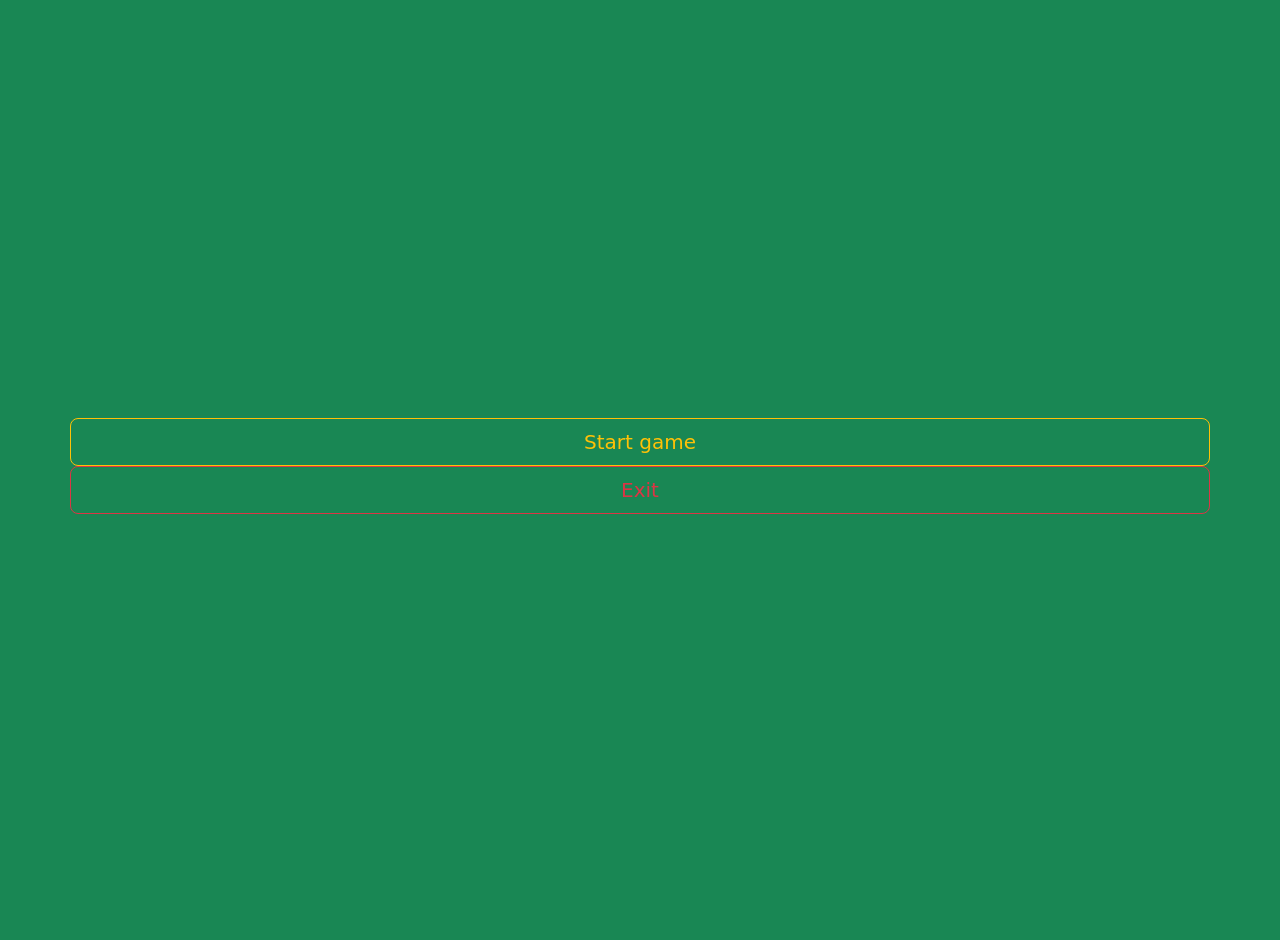
==== index.html @ 7fa8a6b1 "Add files via upload" ====
<!DOCTYPE html>
<html lang="en">
<head>
	<meta charset="UTF-8">
	<meta name="viewport" content="width=device-width, initial-scale=1.0">
	<title>Злови капібару</title>
	<link rel="stylesheet" href="https://cdn.jsdelivr.net/npm/bootstrap@5.3.2/dist/css/bootstrap.min.css">
	<link rel="icon" href="icon.png">
</head>
<style>
    .v-center {
      min-height: 100vh;
      display: flex;
      align-items: center;
      justify-content: center;
      text-align: center;
    }
  </style>
<body class="p-3 mb-2 bg-success text-white" id="field">
	<div class="v-center">
    	<div class="container">
      		<div class="row">
          		<a type="button" class="btn btn-outline-warning btn-lg" onclick='start()'>Start game</a>
          		<a  type="button" class="btn btn-outline-danger btn-lg" href="https://www.google.com/">Exit</a>
          		<script src="app.js"></script>
      		</div>
    	</div>
  	</div>
</body>
</html>
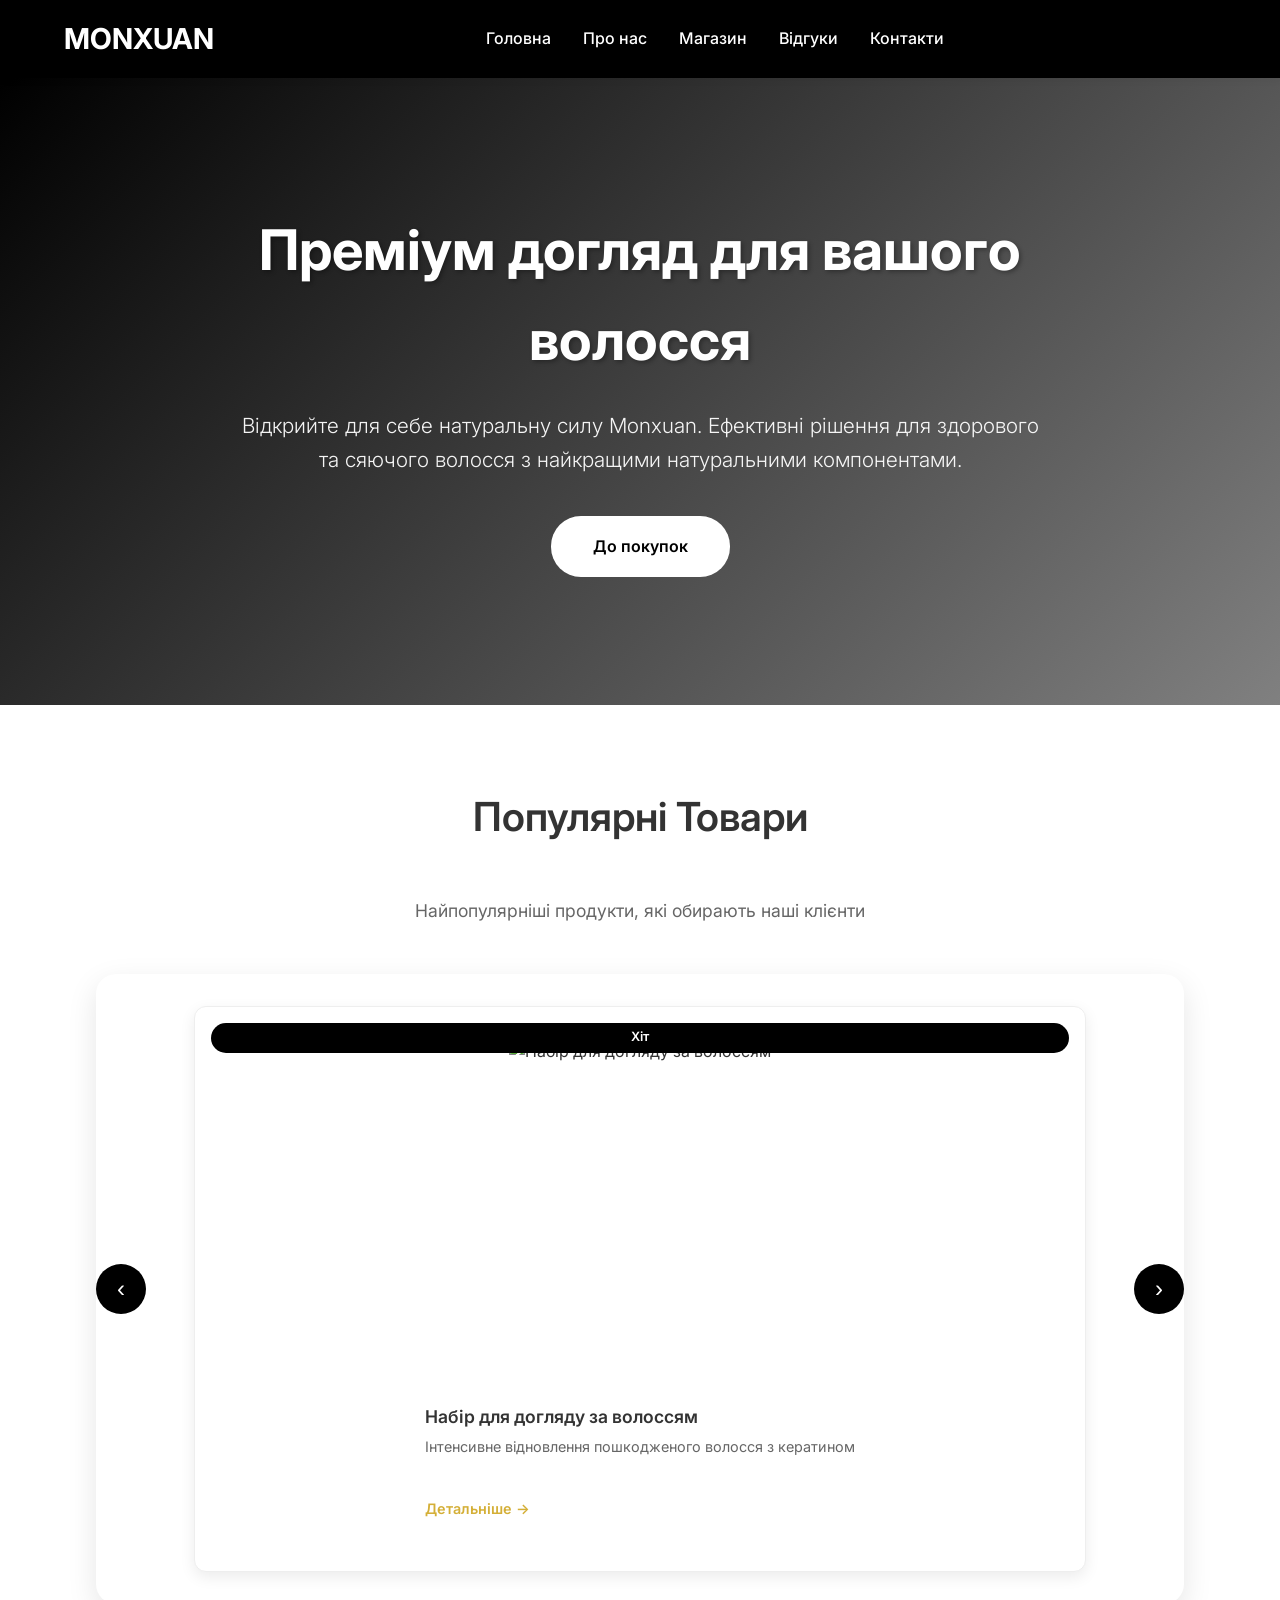
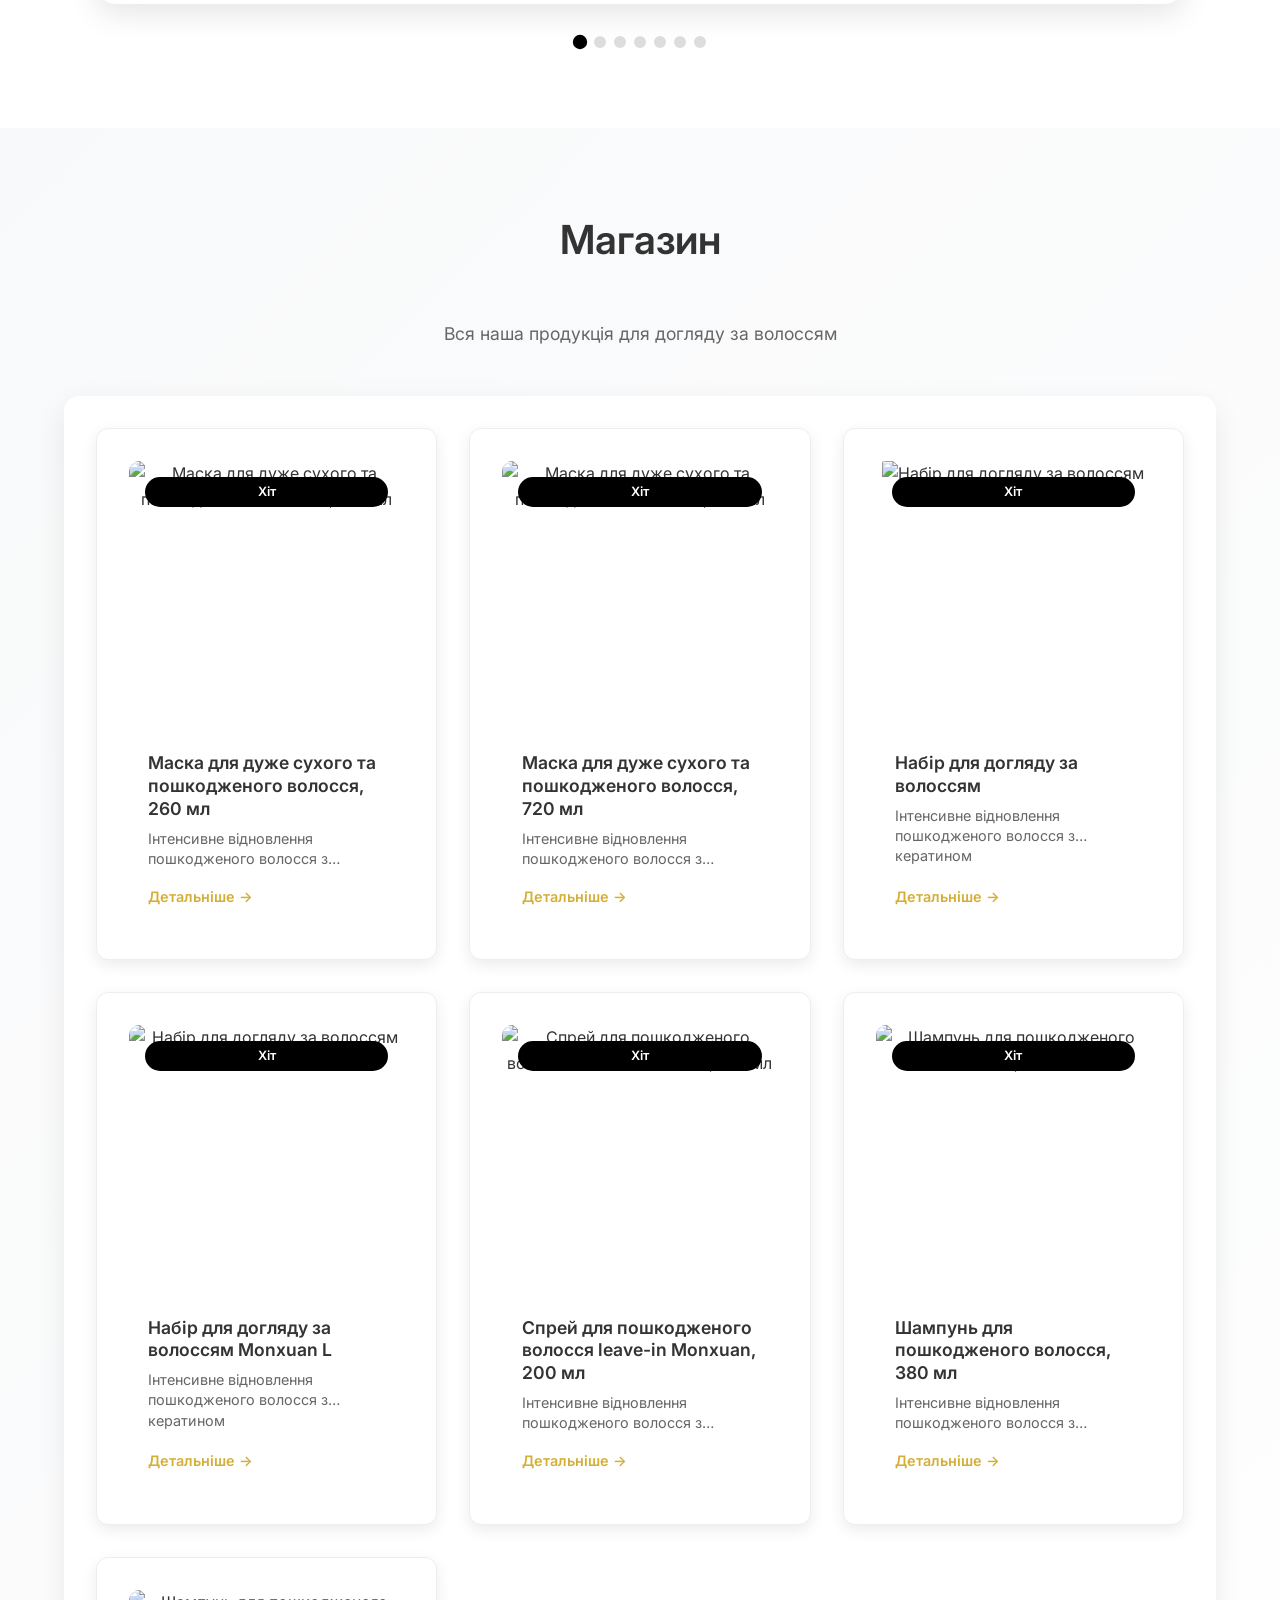
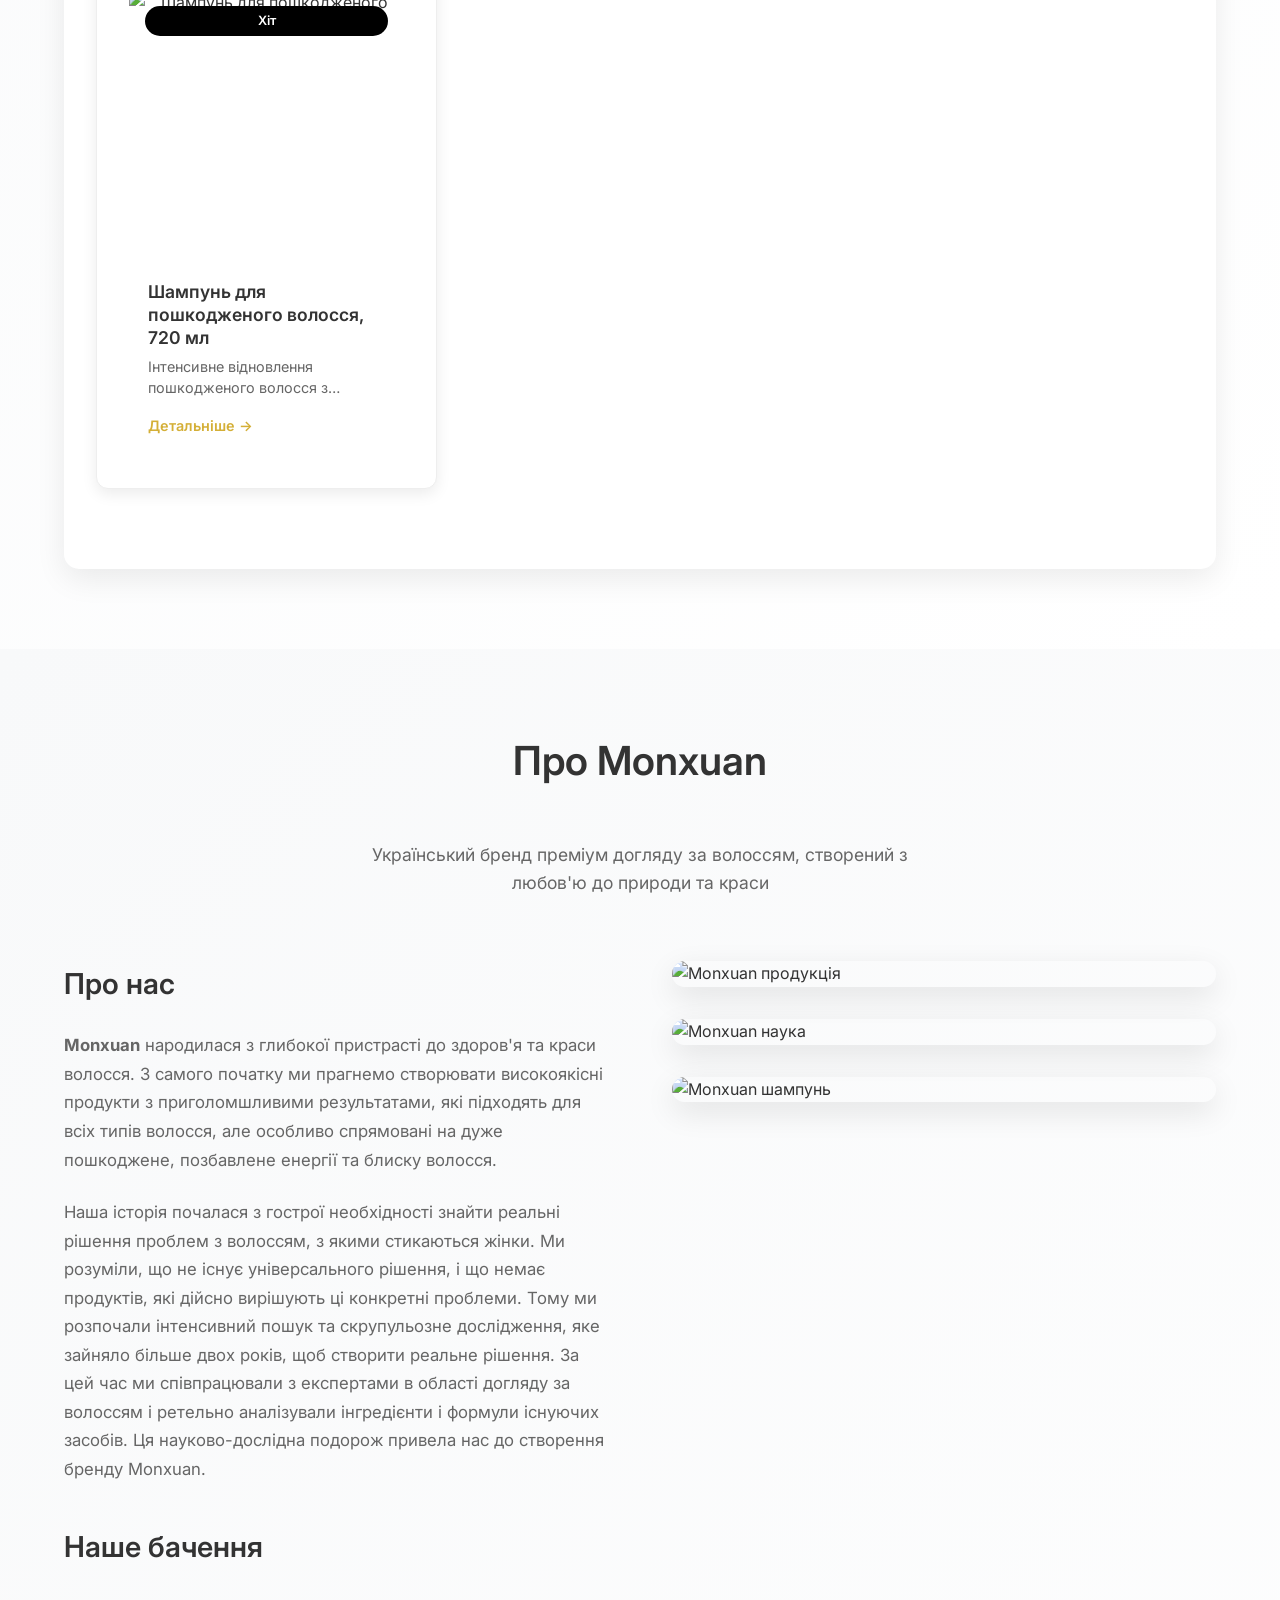
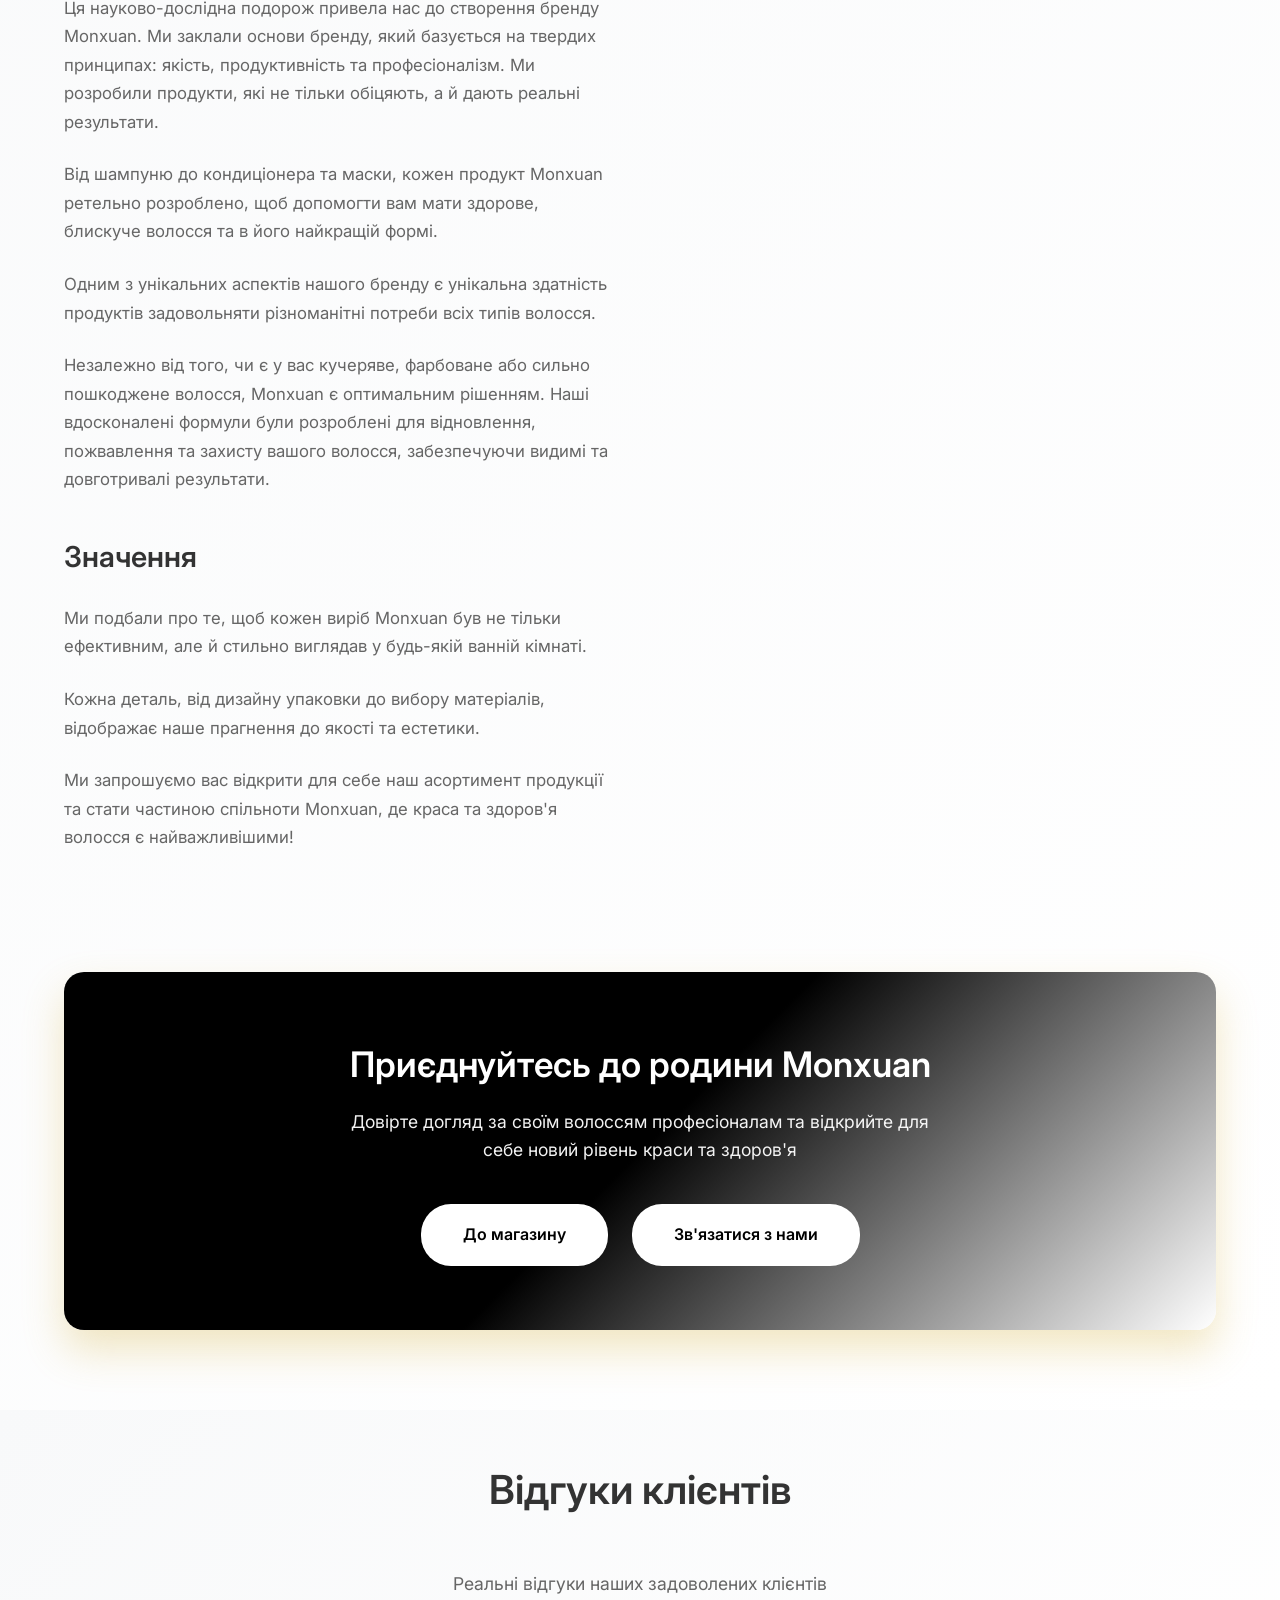
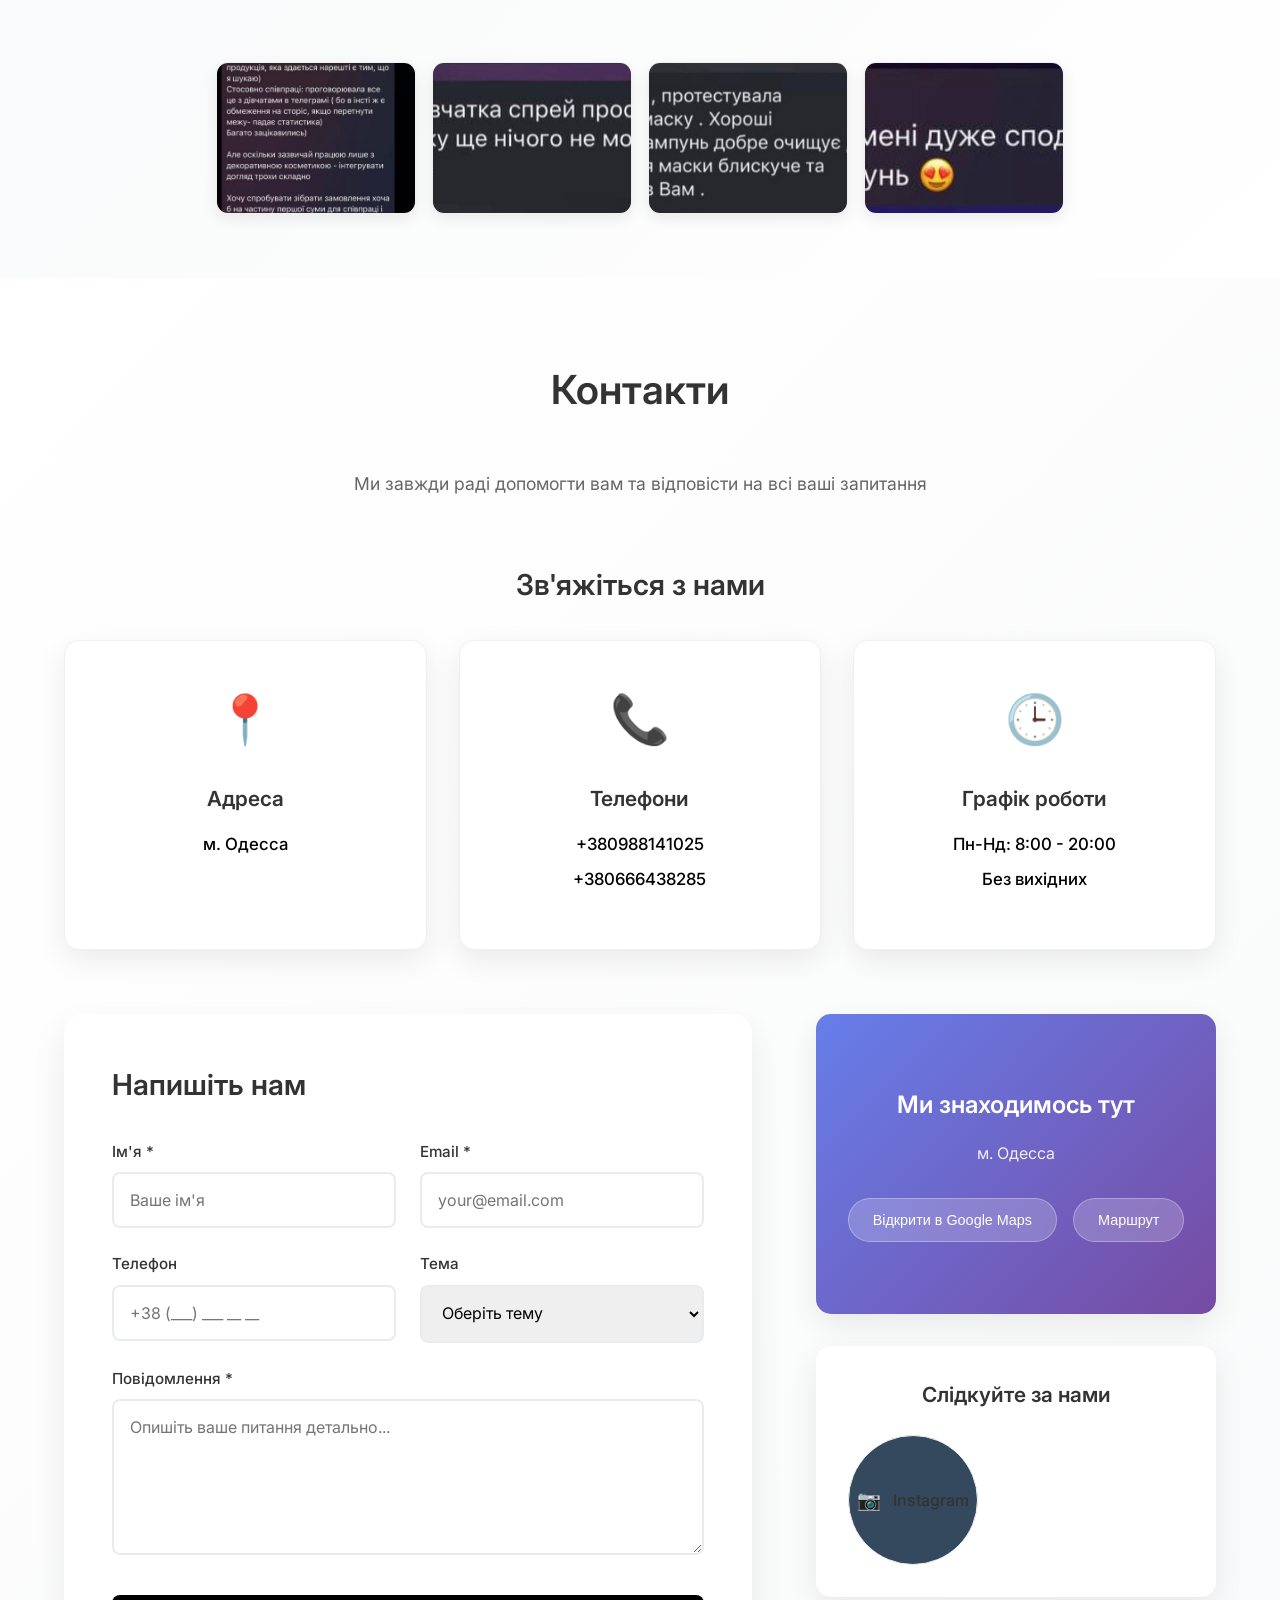
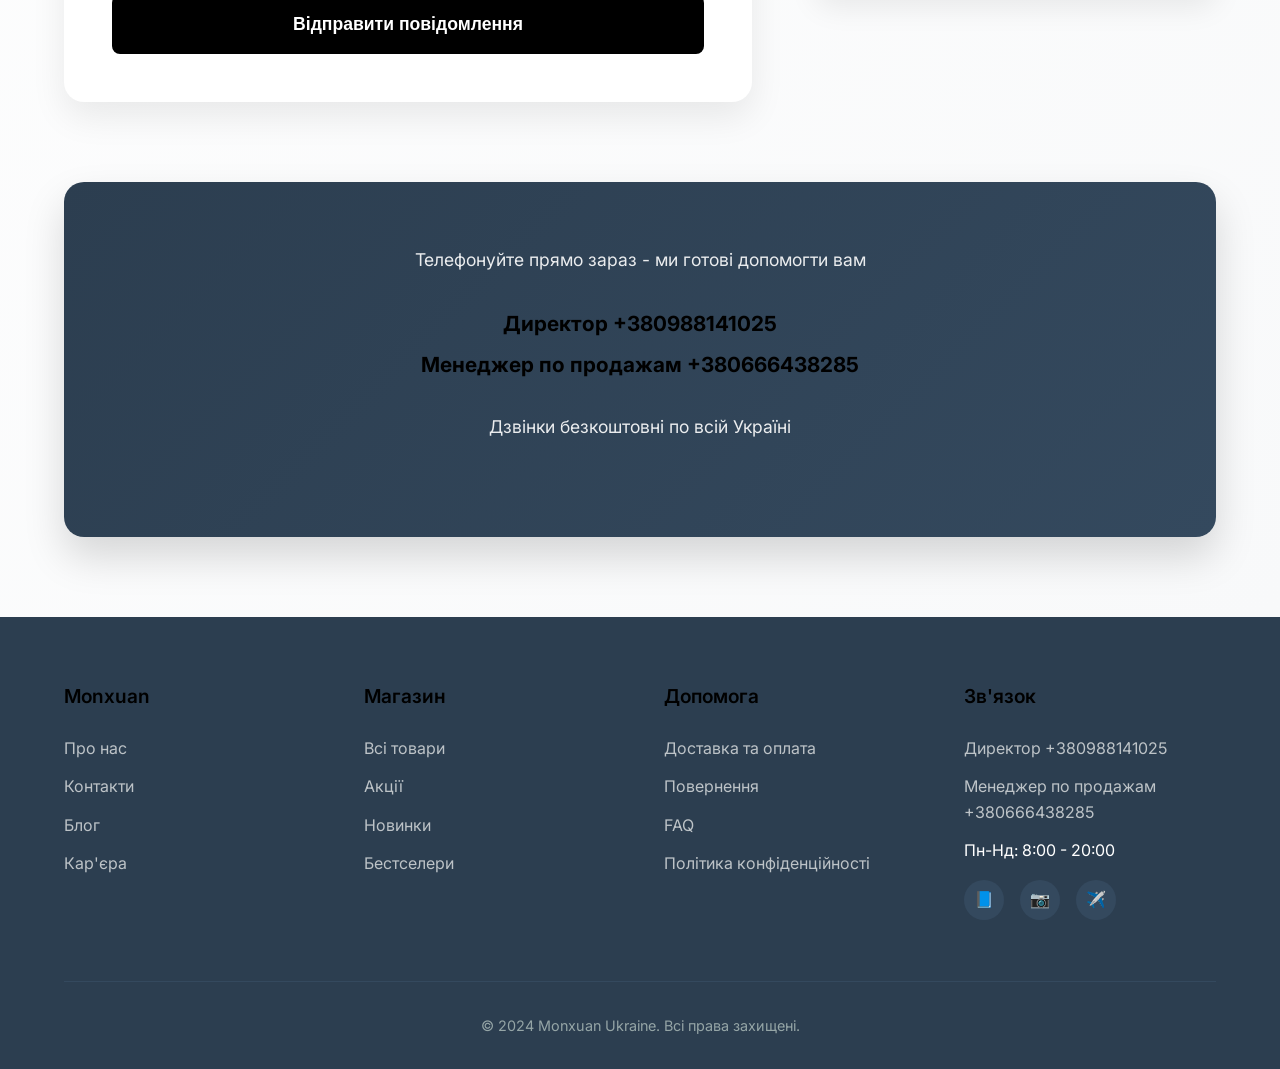
==== commit a624362a: "Add files via upload" ====
--- a/index.html
+++ b/index.html
@@ -1,30 +1 @@
-<!DOCTYPE html>
-<html lang="en">
-<head>
-	<meta charset="UTF-8">
-	<meta name="viewport" content="width=device-width, initial-scale=1.0">
-	<title>Злови капібару</title>
-	<link rel="stylesheet" href="https://cdn.jsdelivr.net/npm/bootstrap@5.3.2/dist/css/bootstrap.min.css">
-	<link rel="icon" href="icon.png">
-</head>
-<style>
-    .v-center {
-      min-height: 100vh;
-      display: flex;
-      align-items: center;
-      justify-content: center;
-      text-align: center;
-    }
-  </style>
-<body class="p-3 mb-2 bg-success text-white" id="field">
-	<div class="v-center">
-    	<div class="container">
-      		<div class="row">
-          		<a type="button" class="btn btn-outline-warning btn-lg" onclick='start()'>Start game</a>
-          		<a  type="button" class="btn btn-outline-danger btn-lg" href="https://www.google.com/">Exit</a>
-          		<script src="app.js"></script>
-      		</div>
-    	</div>
-  	</div>
-</body>
-</html>+<!doctype html><html lang="uk"><head><meta charset="utf-8"/><link rel="icon" href="./favicon.ico"/><meta name="viewport" content="width=device-width,initial-scale=1"/><meta name="theme-color" content="#d4af37"/><meta name="description" content="Monxuan Ukraine - Преміум догляд за волоссям"/><title>Monxuan Ukraine - Преміум догляд за волоссям</title><link rel="preconnect" href="https://fonts.googleapis.com"><link rel="preconnect" href="https://fonts.gstatic.com" crossorigin><link href="https://fonts.googleapis.com/css2?family=Inter:wght@300;400;500;600;700&display=swap" rel="stylesheet"><script defer="defer" src="./static/js/main.abe2ef14.js"></script><link href="./static/css/main.6216bc88.css" rel="stylesheet"></head><body><noscript>You need to enable JavaScript to run this app.</noscript><div id="root"></div></body></html>
--- a/static/css/main.6216bc88.css
+++ b/static/css/main.6216bc88.css
@@ -0,0 +1,2 @@
+.featured-products{background:#f8f9fa}.carousel-container{margin:0 auto;max-width:1200px;padding:0 2rem;position:relative}.carousel{align-items:center;background:#fff;border-radius:20px;box-shadow:0 10px 30px #0000001a;display:flex;overflow:hidden;position:relative}.carousel-track-container{flex:1 1;margin:0 1rem;overflow:hidden}.carousel-track{display:flex;transition:transform .5s ease-in-out}.carousel-slide{box-sizing:border-box;min-width:100%;padding:2rem}.product-card{align-items:center;border-radius:15px;gap:3rem}.product-image-container{flex:0 0 300px;position:relative}.product-image{border-radius:10px;height:300px;object-fit:cover}.product-info{flex:1 1;text-align:left}.product-badge{padding:.5rem 1rem}.product-title{font-size:1.8rem;margin-bottom:1rem}.product-description{font-size:1rem;line-height:1.6;margin-bottom:1.5rem}.product-price{font-size:1.5rem;margin-bottom:2rem}.add-to-cart{font-size:1rem;min-width:150px;padding:1rem 2rem}.add-to-cart:hover{box-shadow:0 5px 15px #d4af374d}.carousel-button{align-items:center;background:#000;border:none;border-radius:50%;color:#fff;cursor:pointer;display:flex;font-size:1.5rem;height:50px;justify-content:center;transition:all .3s ease;width:50px;z-index:10}.carousel-button:hover{background:gray;transform:scale(1.1)}.carousel-indicators{display:flex;gap:.5rem;justify-content:center;margin-top:2rem}.indicator{background:#ddd;border:none;border-radius:50%;cursor:pointer;height:12px;transition:all .3s ease;width:12px}.indicator.active{background:#000;transform:scale(1.2)}.indicator:hover{background:#b8941f}@media (max-width:968px){.product-card{flex-direction:column;gap:2rem;text-align:center}.product-image-container{flex:0 0 250px}.product-image{height:250px}.product-info{text-align:center}}@media (max-width:768px){.carousel-container{padding:0 1rem}.carousel-slide{padding:1rem}.product-card{padding:1.5rem}.product-title{font-size:1.5rem}.carousel-button{font-size:1.2rem;height:40px;width:40px}.carousel-track-container{margin:0 .5rem}}@media (max-width:480px){.featured-products{padding:3rem 0}.product-image-container{flex:0 0 200px}.product-image{height:200px}.product-price,.product-title{font-size:1.3rem}.add-to-cart{font-size:.9rem;padding:.8rem 1.5rem}}.view-details-btn{background:#d4af37;border:none;border-radius:8px;color:#fff;cursor:pointer;font-weight:500;margin-top:1rem;padding:.8rem 1.5rem;transition:all .3s ease;width:100%}.view-details-btn:hover{background:#b8941f;transform:translateY(-2px)}.product-image-container{cursor:pointer}.shop{background:linear-gradient(135deg,#f8f9fa,#fff);padding:5rem 0}.shop-header{margin-bottom:3rem;text-align:center}.shop-content{margin:0 auto;max-width:1200px}.shop-main{background:#fff;border-radius:15px;box-shadow:0 10px 30px #00000014;padding:2rem}.shop-toolbar{align-items:center;border-bottom:1px solid #f0f0f0;display:flex;justify-content:space-between;margin-bottom:2rem;padding-bottom:1rem}.products-count{color:#666;font-weight:500}.sort-options{align-items:center;display:flex;gap:1rem}.sort-options label{color:#666;font-weight:500}.sort-select{background:#fff;border:1px solid #e0e0e0;border-radius:5px;cursor:pointer;padding:.5rem 1rem}.sort-select:focus{border-color:#d4af37;outline:none}.products-grid{grid-gap:2rem;display:grid;gap:2rem;grid-template-columns:repeat(auto-fill,minmax(300px,1fr));margin-bottom:3rem}.product-card{box-shadow:0 5px 15px #00000014;cursor:pointer;display:flex;flex-direction:column}.product-card:hover{box-shadow:0 15px 30px #00000026}.product-image{flex-shrink:0;height:280px;overflow:hidden;position:relative}.product-image img{height:100%;object-fit:cover;transition:transform .3s ease;width:100%}.product-card:hover .product-image img{transform:scale(1.05)}.product-badge{background:#d4af37;left:1rem;padding:.4rem .8rem;z-index:2}.product-badge.discount{background:#e74c3c}.out-of-stock{align-items:center;background:#000000b3;bottom:0;color:#fff;display:flex;font-weight:600;justify-content:center;left:0;position:absolute;right:0;top:0;z-index:1}.product-info{display:flex;flex-direction:column;flex-grow:1;padding:1.2rem}.product-title{color:#333;line-height:1.3;margin-bottom:.4rem}.product-description{-webkit-line-clamp:2;-webkit-box-orient:vertical;display:-webkit-box;flex-grow:1;font-size:.85rem;margin-bottom:.8rem;overflow:hidden}.product-price{align-items:center;display:flex;flex-wrap:wrap;gap:.8rem;margin-bottom:.8rem}.current-price{color:#d4af37;font-size:1.3rem;font-weight:700}.original-price{color:#999;font-size:1rem;text-decoration:line-through}.discount-percent{background:#e74c3c;border-radius:12px;color:#fff;font-size:.8rem;font-weight:600;padding:.2rem .5rem}.product-view-btn{color:#d4af37;font-size:.9rem;font-weight:600;margin-top:auto;transition:all .3s ease}.product-card:hover .product-view-btn{transform:translateX(5px)}@media (max-width:768px){.shop{padding:3rem 0}.shop-toolbar{align-items:flex-start;flex-direction:column;gap:1rem}.products-grid{gap:1.5rem;grid-template-columns:repeat(auto-fill,minmax(250px,1fr))}.shop-main{padding:1.5rem}.product-image{height:220px}.modal-content{grid-template-columns:1fr}.modal-image{height:300px}.modal-info{padding:1.5rem}.modal-actions{flex-direction:column}.product-modal-overlay{padding:1rem}}@media (max-width:480px){.shop-header{margin-bottom:2rem}.products-grid{grid-template-columns:1fr}.sort-options{align-items:flex-start;flex-direction:column;gap:.5rem}.product-image{height:200px}.modal-info h2{font-size:1.5rem}.modal-price{align-items:flex-start;flex-direction:column;gap:.5rem}}.about{background:linear-gradient(135deg,#f8f9fa,#fff);padding:5rem 0}.about-header{margin-bottom:4rem;text-align:center}.about-content{margin:0 auto;max-width:1200px}.about-main{grid-gap:4rem;align-items:start;display:grid;gap:4rem;grid-template-columns:1fr 1fr;margin-bottom:5rem}.about-text h3{color:#333;font-size:1.8rem;font-weight:600;margin-bottom:1.5rem}.about-text p{color:#666;font-size:1.05rem;line-height:1.7;margin-bottom:1.5rem}.about-meaning,.about-mission,.about-story{margin-bottom:2.5rem}.about-image{display:flex;flex-direction:column;gap:2rem}.about-image img{border-radius:15px;box-shadow:0 10px 30px #0000001a;height:auto;transition:transform .3s ease;width:100%}.about-image img:hover{transform:translateY(-5px)}.about-cta{background:linear-gradient(135deg,#000 50%,#fff);border-radius:20px;box-shadow:0 20px 40px #d4af374d;color:#fff;padding:4rem 2rem;text-align:center}.about-cta h3{font-size:2.2rem;font-weight:600;margin-bottom:1rem}.about-cta p{font-size:1.1rem;line-height:1.6;margin-bottom:2.5rem;margin-left:auto;margin-right:auto;max-width:600px;opacity:.95}.cta-buttons{display:flex;flex-wrap:wrap;gap:1.5rem;justify-content:center}.btn{cursor:pointer}.btn-primary{background:#fff;color:#d4af37}.btn-primary:hover{transform:translateY(-2px)}.btn-primary:hover,.btn-secondary{background:#0000;border-color:#fff;color:#fff}.btn-secondary:hover{background:#fff;color:#d4af37;transform:translateY(-2px)}@media (max-width:968px){.about-main{gap:3rem;grid-template-columns:1fr}.about-image{order:-1}}@media (max-width:768px){.about{padding:3rem 0}.about-main{gap:2rem;margin-bottom:3rem}.about-text h3{font-size:1.5rem}.cta-buttons{align-items:center;flex-direction:column}.btn{text-align:center;width:200px}.about-cta{padding:3rem 1.5rem}.about-cta h3{font-size:1.8rem}}@media (max-width:480px){.about-header{margin-bottom:2rem}.about-text p{font-size:1rem}.about-cta{padding:2.5rem 1rem}.about-cta h3{font-size:1.6rem}}.feedback{background:linear-gradient(135deg,#f8f9fa,#fff);margin-left:auto;margin-right:auto;padding:3rem 0}.feedback-header{margin-bottom:2rem;text-align:center}.feedback-gallery-container{margin:0 auto;max-width:1200px;padding:0 1rem;position:relative}.feedback-gallery{align-items:center;display:flex;gap:1rem;justify-content:center;overflow-x:auto;padding:1rem 0;scrollbar-color:#d4af37 #f0f0f0;scrollbar-width:thin}.feedback-gallery::-webkit-scrollbar{height:8px}.feedback-gallery::-webkit-scrollbar-track{background:#f0f0f0;border-radius:4px}.feedback-gallery::-webkit-scrollbar-thumb{background:#d4af37;border-radius:4px}.feedback-gallery::-webkit-scrollbar-thumb:hover{background:#b8941f}.feedback-item{background:#fff;border:1px solid #f0f0f0;border-radius:12px;box-shadow:0 5px 15px #00000014;cursor:pointer;flex:0 0 auto;overflow:hidden;transition:all .3s ease;width:200px}.feedback-item:hover{box-shadow:0 8px 25px #0000001f;transform:translateY(-3px)}.feedback-image{display:block;height:150px;object-fit:cover;transition:transform .3s ease;width:100%}.feedback-item:hover .feedback-image{transform:scale(1.05)}.gallery-nav{align-items:center;background:#d4af37e6;border:none;border-radius:50%;color:#fff;cursor:pointer;display:flex;font-size:1.2rem;height:40px;justify-content:center;position:absolute;top:50%;transform:translateY(-50%);transition:all .3s ease;width:40px;z-index:10}.gallery-nav:hover{background:#b8941f;transform:translateY(-50%) scale(1.1)}.gallery-nav.prev{left:.5rem}.gallery-nav.next{right:.5rem}.gallery-nav.hidden{display:none}.feedback-modal-overlay{align-items:center;-webkit-backdrop-filter:blur(5px);backdrop-filter:blur(5px);background:#000000f2;bottom:0;display:flex;justify-content:center;left:0;padding:2rem;position:fixed;right:0;top:0;z-index:1000}.feedback-modal{animation:modalAppear .3s ease-out;background:#fff;border-radius:15px;box-shadow:0 25px 50px #0000004d;max-height:90vh;max-width:90vw;overflow:hidden;position:relative}.modal-image{display:block;max-height:80vh;max-width:100%;object-fit:contain}@media (max-width:768px){.feedback{padding:2rem 0}.feedback-item{width:180px}.feedback-image{height:130px}.gallery-nav{font-size:1rem;height:35px;width:35px}.gallery-nav.prev{left:.2rem}.gallery-nav.next{right:.2rem}.feedback-modal-overlay{padding:1rem}}@media (max-width:480px){.feedback-header{margin-bottom:1.5rem}.feedback-item{width:160px}.feedback-image{height:120px}.feedback-gallery{gap:.8rem}.gallery-nav{display:none}}.contacts{background:linear-gradient(135deg,#fff,#f8f9fa);padding:5rem 0}.contacts-header{margin-bottom:4rem;text-align:center}.contacts-content{margin:0 auto;max-width:1200px}.contact-info-section{margin-bottom:4rem}.contact-info-section h3{color:#333;font-size:1.8rem;font-weight:600;margin-bottom:2rem;text-align:center}.contact-info-grid{grid-gap:2rem;display:grid;gap:2rem;grid-template-columns:repeat(auto-fit,minmax(280px,1fr))}.contact-info-card{background:#fff;border:1px solid #f0f0f0;border-radius:15px;box-shadow:0 10px 30px #00000014;padding:2.5rem 2rem;text-align:center;transition:all .3s ease}.contact-info-card:hover{box-shadow:0 15px 40px #0000001f;transform:translateY(-5px)}.contact-icon{font-size:3rem;margin-bottom:1.5rem}.contact-info-card h4{color:#333;font-size:1.3rem;font-weight:600;margin-bottom:1rem}.contact-details{margin-bottom:1rem}.contact-detail{color:#000;font-size:1.05rem;font-weight:500;margin-bottom:.5rem}.contact-description{color:#666;font-size:.95rem;line-height:1.5}.contacts-main{grid-gap:4rem;display:grid;gap:4rem;grid-template-columns:1fr 1fr;margin-bottom:5rem}.contact-form-section{background:#fff;border-radius:20px;box-shadow:0 15px 35px #00000014;padding:3rem}.contact-form-section h3{color:#333;font-size:1.8rem;font-weight:600;margin-bottom:2rem}.success-message{background:#d4edda;border:1px solid #c3e6cb;border-radius:8px;color:#155724;font-weight:500;margin-bottom:2rem;padding:1rem}.contact-form{display:flex;flex-direction:column;gap:1.5rem}.form-row{grid-gap:1.5rem;display:grid;gap:1.5rem;grid-template-columns:1fr 1fr}.form-group{display:flex;flex-direction:column}.form-group label{color:#333;font-size:.95rem;font-weight:500;margin-bottom:.5rem}.form-group input,.form-group select,.form-group textarea{border:2px solid #e9ecef;border-radius:8px;font-family:inherit;font-size:1rem;padding:1rem;transition:all .3s ease}.form-group input:focus,.form-group select:focus,.form-group textarea:focus{border-color:#d4af37;box-shadow:0 0 0 3px #d4af371a;outline:none}.form-group textarea{min-height:120px;resize:vertical}.submit-btn{background:#000;border:none;border-radius:8px;color:#fff;cursor:pointer;font-size:1.1rem;font-weight:600;margin-top:1rem;padding:1.2rem 2rem;transition:all .3s ease}.submit-btn:hover{background:gray;box-shadow:0 5px 15px #d4af374d;transform:translateY(-2px)}.contact-map-section{display:flex;flex-direction:column;gap:2rem}.map-container{background:#fff;border-radius:15px;box-shadow:0 10px 30px #00000014;overflow:hidden}.map-placeholder{align-items:center;background:linear-gradient(135deg,#667eea,#764ba2);color:#fff;display:flex;height:300px;justify-content:center;position:relative}.map-content{text-align:center;z-index:2}.map-content h4{font-size:1.5rem;font-weight:600;margin-bottom:1rem}.map-content p{margin-bottom:2rem;opacity:.9}.map-actions{display:flex;flex-wrap:wrap;gap:1rem;justify-content:center}.map-btn{-webkit-backdrop-filter:blur(10px);backdrop-filter:blur(10px);background:#fff3;border:1px solid #ffffff4d;border-radius:25px;color:#fff;cursor:pointer;font-size:.9rem;padding:.8rem 1.5rem;transition:all .3s ease}.map-btn:hover{background:#ffffff4d;transform:translateY(-2px)}.social-section{background:#fff;border-radius:15px;box-shadow:0 10px 30px #00000014;padding:2rem}.social-section h4{color:#333;font-size:1.3rem;font-weight:600;margin-bottom:1.5rem;text-align:center}.social-links{grid-gap:1rem;display:grid;grid-template-columns:1fr}.social-link{align-items:center;background-color:#fff;border:1px solid #f0f0f0;border-radius:50px;color:#333;display:flex;font-weight:500;gap:.8rem;overflow:visible;padding:4rem;text-decoration:none;transition:all .3s ease;white-space:nowrap;width:-webkit-fit-content;width:fit-content}.social-link:hover{box-shadow:0 5px 15px #0000001a;transform:translateY(-2px)}.social-link.instagram:hover{background:linear-gradient(45deg,#f09433,#e6683c,#dc2743,#cc2366,#bc1888);border-color:#0000;color:#fff}.social-icon{font-size:1.2rem}.contacts-cta{background:linear-gradient(135deg,#2c3e50,#34495e);border-radius:20px;box-shadow:0 20px 40px #00000026;color:#fff;padding:4rem 2rem;text-align:center}.cta-content>p{font-size:1.1rem;line-height:1.6;margin-bottom:2rem;margin-left:auto;margin-right:auto;max-width:500px;opacity:.9}.cta-phone{margin-bottom:1.5rem}.phone-link{color:#000;display:inline-block;font-size:1.3rem;font-weight:700;margin-bottom:.5rem;text-decoration:none;transition:all .3s ease}.phone-link:hover{color:#fff;transform:scale(1.05)}.cta-note{font-size:.9rem;opacity:.8}@media (max-width:968px){.contacts-main{gap:3rem}.contacts-main,.form-row{grid-template-columns:1fr}}@media (max-width:768px){.contacts{padding:3rem 0}.contact-form-section{padding:2rem}.contact-info-grid{grid-template-columns:1fr}.phone-link{font-size:1.2rem}.map-actions{align-items:center;flex-direction:column}.map-btn{width:200px}}@media (max-width:480px){.contacts-header{margin-bottom:2rem}.contact-info-card{padding:2rem 1.5rem}.contact-form-section{padding:1.5rem}.contacts-cta{padding:3rem 1.5rem}.phone-link{font-size:1.1rem}.contact-icon{font-size:2.5rem}}*{box-sizing:border-box;margin:0;padding:0}body{-webkit-font-smoothing:antialiased;-moz-osx-font-smoothing:grayscale;color:#333;font-family:Inter,-apple-system,BlinkMacSystemFont,Segoe UI,Roboto,Oxygen,Ubuntu,Cantarell,Fira Sans,Droid Sans,Helvetica Neue,sans-serif;line-height:1.6}.container{margin:0 auto;max-width:1200px;width:90%}.header{background:#000;box-shadow:0 2px 8px #0000000d;padding:1rem 0;position:-webkit-sticky;position:sticky;top:0;z-index:1000}.header-inner{align-items:center;display:flex;justify-content:space-between}.logo{font-size:1.8rem;font-weight:700;text-decoration:none;transition:color .3s}.logo,.logo:hover{color:#fff}.nav ul{display:flex;gap:2rem;list-style:none}.nav a{color:#fff;font-weight:500;position:relative;text-decoration:none;transition:color .3s}.nav a:hover{color:#000}.nav a:after{background:#000;bottom:-5px;content:"";height:2px;left:0;position:absolute;transition:width .3s;width:0}.nav a:hover:after{width:100%}.header-actions{align-items:center;display:flex;gap:1rem}.header-actions a{color:#333;text-decoration:none;transition:color .3s}.header-actions a:hover{color:#000}.cart-count{background:#000;border-radius:50%;color:#fff;font-size:.8rem;margin-left:.3rem;padding:.2rem .5rem}.menu-toggle{background:none;border:none;cursor:pointer;display:none;font-size:1.5rem}.hero{background:linear-gradient(135deg,#000,gray),url(//monxuan.ro/wp-content/plugins/revslider/public/assets/assets/dummy.png) no-repeat 50%/cover;color:#fff;padding:8rem 1rem;position:relative;text-align:center}.hero-content{margin:0 auto;max-width:800px}.hero h1{font-size:3.5rem;font-weight:700;margin-bottom:1.5rem;text-shadow:2px 2px 4px #0000004d}.hero p{font-size:1.3rem;font-weight:300;margin-bottom:2.5rem;opacity:.95}.btn{background:#fff;border:2px solid #0000;border-radius:30px;color:#000;display:inline-block;font-weight:600;padding:1rem 2.5rem;text-decoration:none;transition:all .3s ease}.btn:hover{background:#0000;border-color:#fff;box-shadow:0 5px 15px #0003;color:#fff;transform:translateY(-2px)}.categories{background:#f8f9fa;padding:5rem 0}.section-title{color:#333;font-size:2.5rem;font-weight:600}.section-subtitle,.section-title{margin-bottom:3rem;text-align:center}.section-subtitle{color:#666;font-size:1.1rem;margin-left:auto;margin-right:auto;max-width:600px}.category-grid{grid-gap:2rem;display:grid;gap:2rem;grid-template-columns:repeat(auto-fit,minmax(280px,1fr))}.category-card{background:#fff;border-radius:12px;box-shadow:0 5px 20px #0000001a;cursor:pointer;overflow:hidden;padding:2.5rem 2rem;text-align:center;transition:all .3s ease}.category-card:hover{box-shadow:0 15px 30px #00000026;transform:translateY(-10px)}.category-icon{align-items:center;background:#f8f9fa;border-radius:50%;color:#000;display:flex;font-size:2rem;height:80px;justify-content:center;margin:0 auto 1.5rem;width:80px}.category-card h3{font-size:1.3rem;font-weight:600;margin-bottom:1rem}.category-card p{color:#666;font-size:.95rem}.featured-products{background:#fff;padding:5rem 0}.product-grid{grid-gap:2rem;display:grid;gap:2rem;grid-template-columns:repeat(auto-fit,minmax(280px,1fr))}.product-card{background:#fff;border:1px solid #eee;border-radius:12px;overflow:hidden;padding:2rem;position:relative;text-align:center;transition:all .3s ease}.product-card:hover{box-shadow:0 10px 25px #0000001a;transform:translateY(-5px)}.product-badge{background:#000;border-radius:20px;color:#fff;font-size:.8rem;font-weight:600;padding:.3rem .8rem;position:absolute;right:1rem;top:1rem}.product-image{height:200px;margin-bottom:1.5rem;object-fit:contain;transition:transform .3s ease;width:100%}.product-card:hover .product-image{transform:scale(1.05)}.product-title{font-size:1.1rem;font-weight:600;margin-bottom:.5rem}.product-description{color:#666;font-size:.9rem;line-height:1.4;margin-bottom:1rem}.product-price{color:#000;font-size:1.3rem;font-weight:700;margin-bottom:1.5rem}.add-to-cart{background:#333;border:none;border-radius:25px;color:#fff;cursor:pointer;font-weight:500;padding:.8rem 1.5rem;transition:all .3s ease;width:100%}.add-to-cart:hover{background:#000;transform:translateY(-2px)}.footer{background:#2c3e50;color:#fff;padding:4rem 0 2rem}.footer-grid{grid-gap:3rem;display:grid;gap:3rem;grid-template-columns:repeat(auto-fit,minmax(250px,1fr));margin-bottom:3rem}.footer-col h4{color:#000;font-size:1.2rem;font-weight:600;margin-bottom:1.5rem}.footer-col a{color:#bdc3c7;display:block;margin-bottom:.8rem;text-decoration:none;transition:color .3s}.footer-col a:hover{color:#000}.social-links{display:flex;gap:1rem;margin-top:1rem}.social-links a{align-items:center;background:#34495e;border-radius:50%;display:flex;height:40px;justify-content:center;transition:all .3s ease;width:40px}.social-links a:hover{background:#000;transform:translateY(-3px)}.copyright{border-top:1px solid #34495e;color:#95a5a6;font-size:.9rem;padding-top:2rem;text-align:center}@media (max-width:768px){.menu-toggle{display:block}.nav{background:#fff;box-shadow:0 5px 10px #0000001a;left:-100%;position:fixed;top:70px;transition:left .3s ease;width:100%}.nav.active{left:0}.nav ul{flex-direction:column;gap:0;padding:2rem}.nav li{border-bottom:1px solid #eee;margin:0;padding:1rem;text-align:center}.hero h1{font-size:2.5rem}.hero p{font-size:1.1rem}.section-title{font-size:2rem}}@media (max-width:480px){.hero h1{font-size:2rem}.hero{padding:6rem 1rem}.category-grid,.product-grid{grid-template-columns:1fr}}.product-modal-overlay{align-items:center;-webkit-backdrop-filter:blur(5px);backdrop-filter:blur(5px);background:#000c;bottom:0;display:flex;justify-content:center;left:0;padding:2rem;position:fixed;right:0;top:0;z-index:1000}.product-modal{animation:modalAppear .3s ease-out;background:#fff;border-radius:20px;box-shadow:0 25px 50px #0000004d;max-height:90vh;max-width:900px;overflow-y:auto;position:relative;width:100%}@keyframes modalAppear{0%{opacity:0;transform:scale(.9) translateY(20px)}to{opacity:1;transform:scale(1) translateY(0)}}.modal-close-btn{align-items:center;background:#000000b3;border:none;border-radius:50%;color:#fff;cursor:pointer;display:flex;font-size:1.5rem;height:40px;justify-content:center;position:absolute;right:1rem;top:1rem;transition:all .3s ease;width:40px;z-index:10}.modal-close-btn:hover{background:#e74c3c;transform:scale(1.1)}.modal-content{grid-gap:0;display:grid;gap:0;grid-template-columns:1fr 1fr}.modal-image{height:500px;overflow:hidden;position:relative}.modal-image img{height:100%;object-fit:cover;width:100%}.modal-info{display:flex;flex-direction:column;gap:1.5rem;padding:2.5rem}.modal-info h2{color:#333;font-size:1.8rem;font-weight:700;margin-bottom:.5rem}.modal-description{color:#666;font-size:1rem;line-height:1.6}.modal-price{align-items:center;border-bottom:1px solid #f0f0f0;border-top:1px solid #f0f0f0;display:flex;flex-wrap:wrap;gap:1rem;padding:1rem 0}.modal-price .current-price{font-size:1.8rem}.modal-price .original-price{font-size:1.2rem}.modal-price .discount-percent{font-size:.9rem;padding:.3rem .8rem}.product-features h3,.product-usage h3{color:#333;font-size:1.2rem;font-weight:600;margin-bottom:1rem}.product-features ul{list-style:none;padding:0}.product-features li{border-bottom:1px solid #f8f8f8;color:#555;padding:.5rem 0}.product-features li:last-child{border-bottom:none}.product-usage p{background:#f8f9fa;border-left:4px solid #d4af37;border-radius:8px;color:#666;line-height:1.6;padding:1rem}.modal-actions{border-top:1px solid #f0f0f0;display:flex;gap:1rem;margin-top:auto;padding-top:2rem}.contact-btn{background:#d4af37;border:none;border-radius:8px;color:#fff;cursor:pointer;flex:2 1;font-size:1.1rem;font-weight:600;padding:1rem 2rem;transition:all .3s ease}.contact-btn:hover{background:#b8941f;transform:translateY(-2px)}.close-btn{background:#f8f9fa;border:1px solid #e0e0e0;border-radius:8px;color:#333;cursor:pointer;flex:1 1;font-size:1.1rem;font-weight:500;padding:1rem 2rem;transition:all .3s ease}.close-btn:hover{background:#e9ecef;border-color:#d4af37}@media (max-width:768px){.modal-content{grid-template-columns:1fr}.modal-image{height:300px}.modal-info{padding:1.5rem}.modal-actions{flex-direction:column}.product-modal-overlay{padding:1rem}}@media (max-width:480px){.modal-info h2{font-size:1.5rem}.modal-price{align-items:flex-start;flex-direction:column;gap:.5rem}}
+/*# sourceMappingURL=main.6216bc88.css.map*/
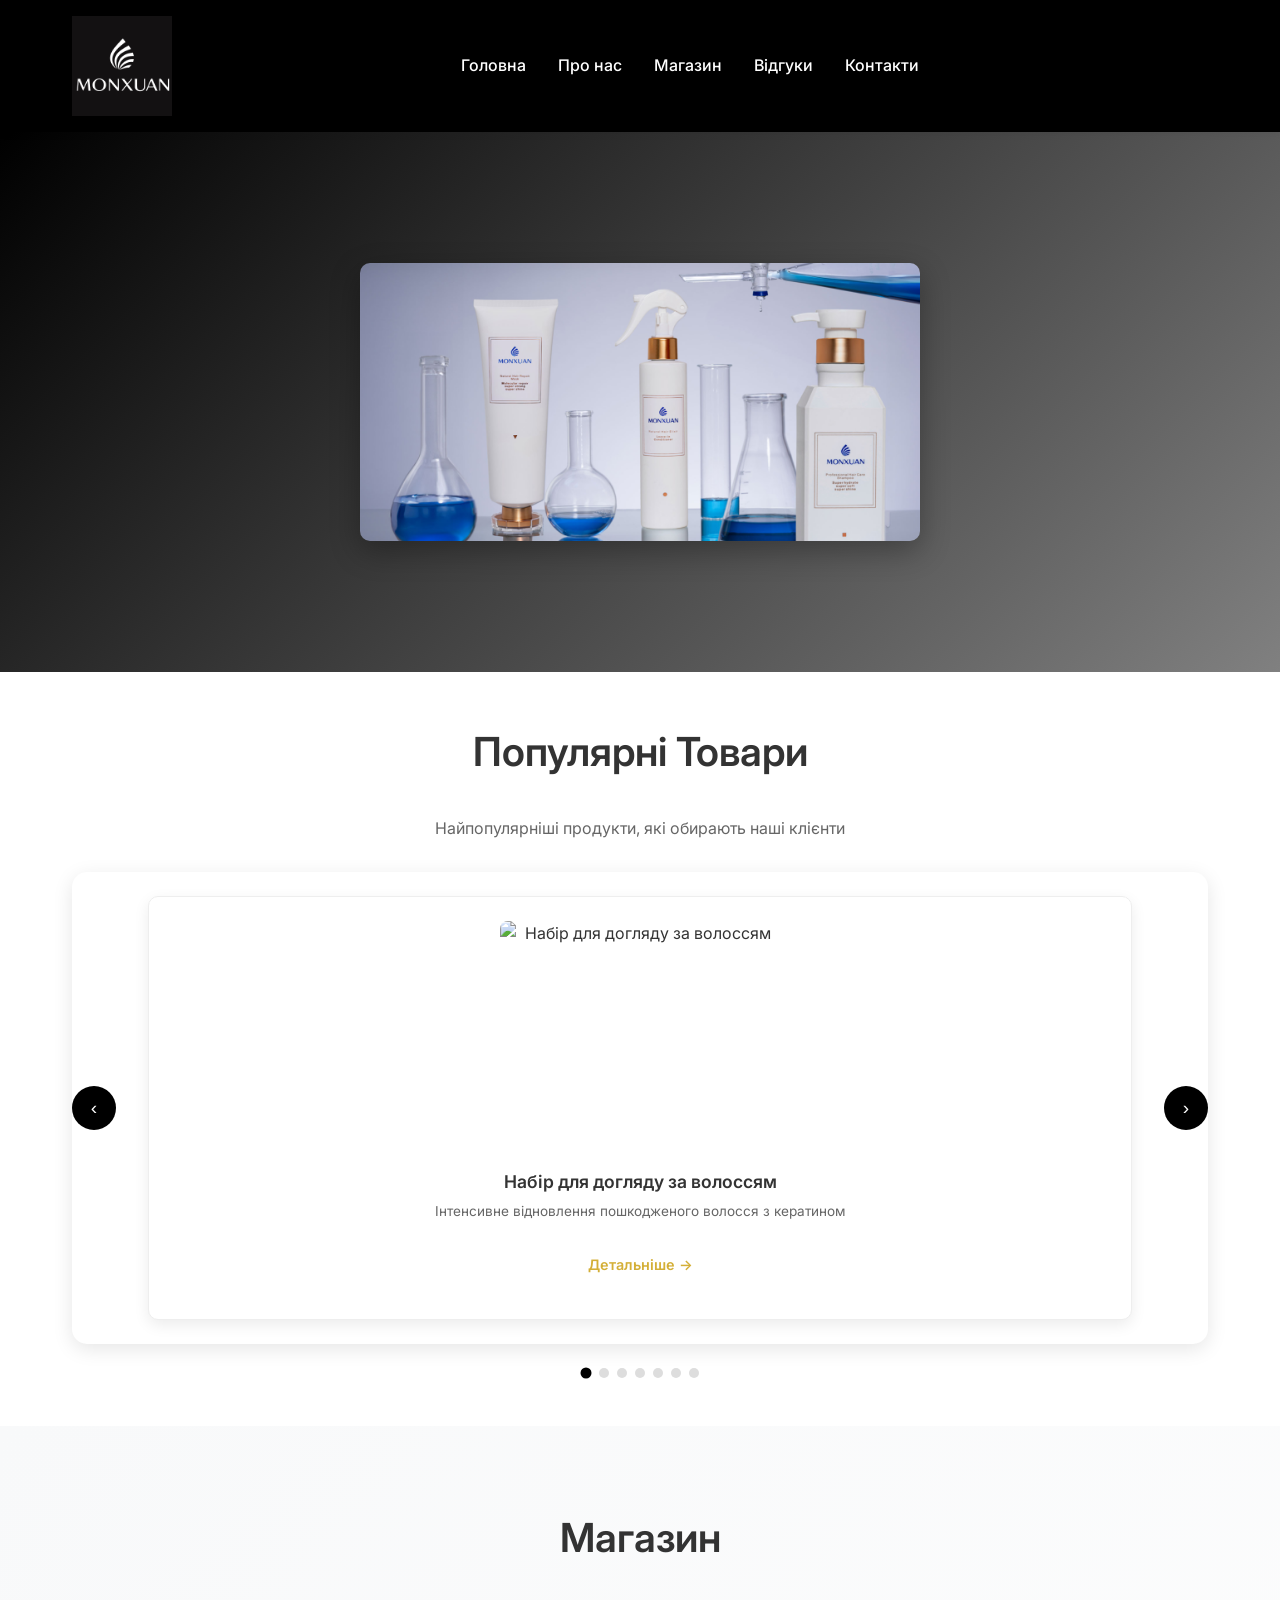
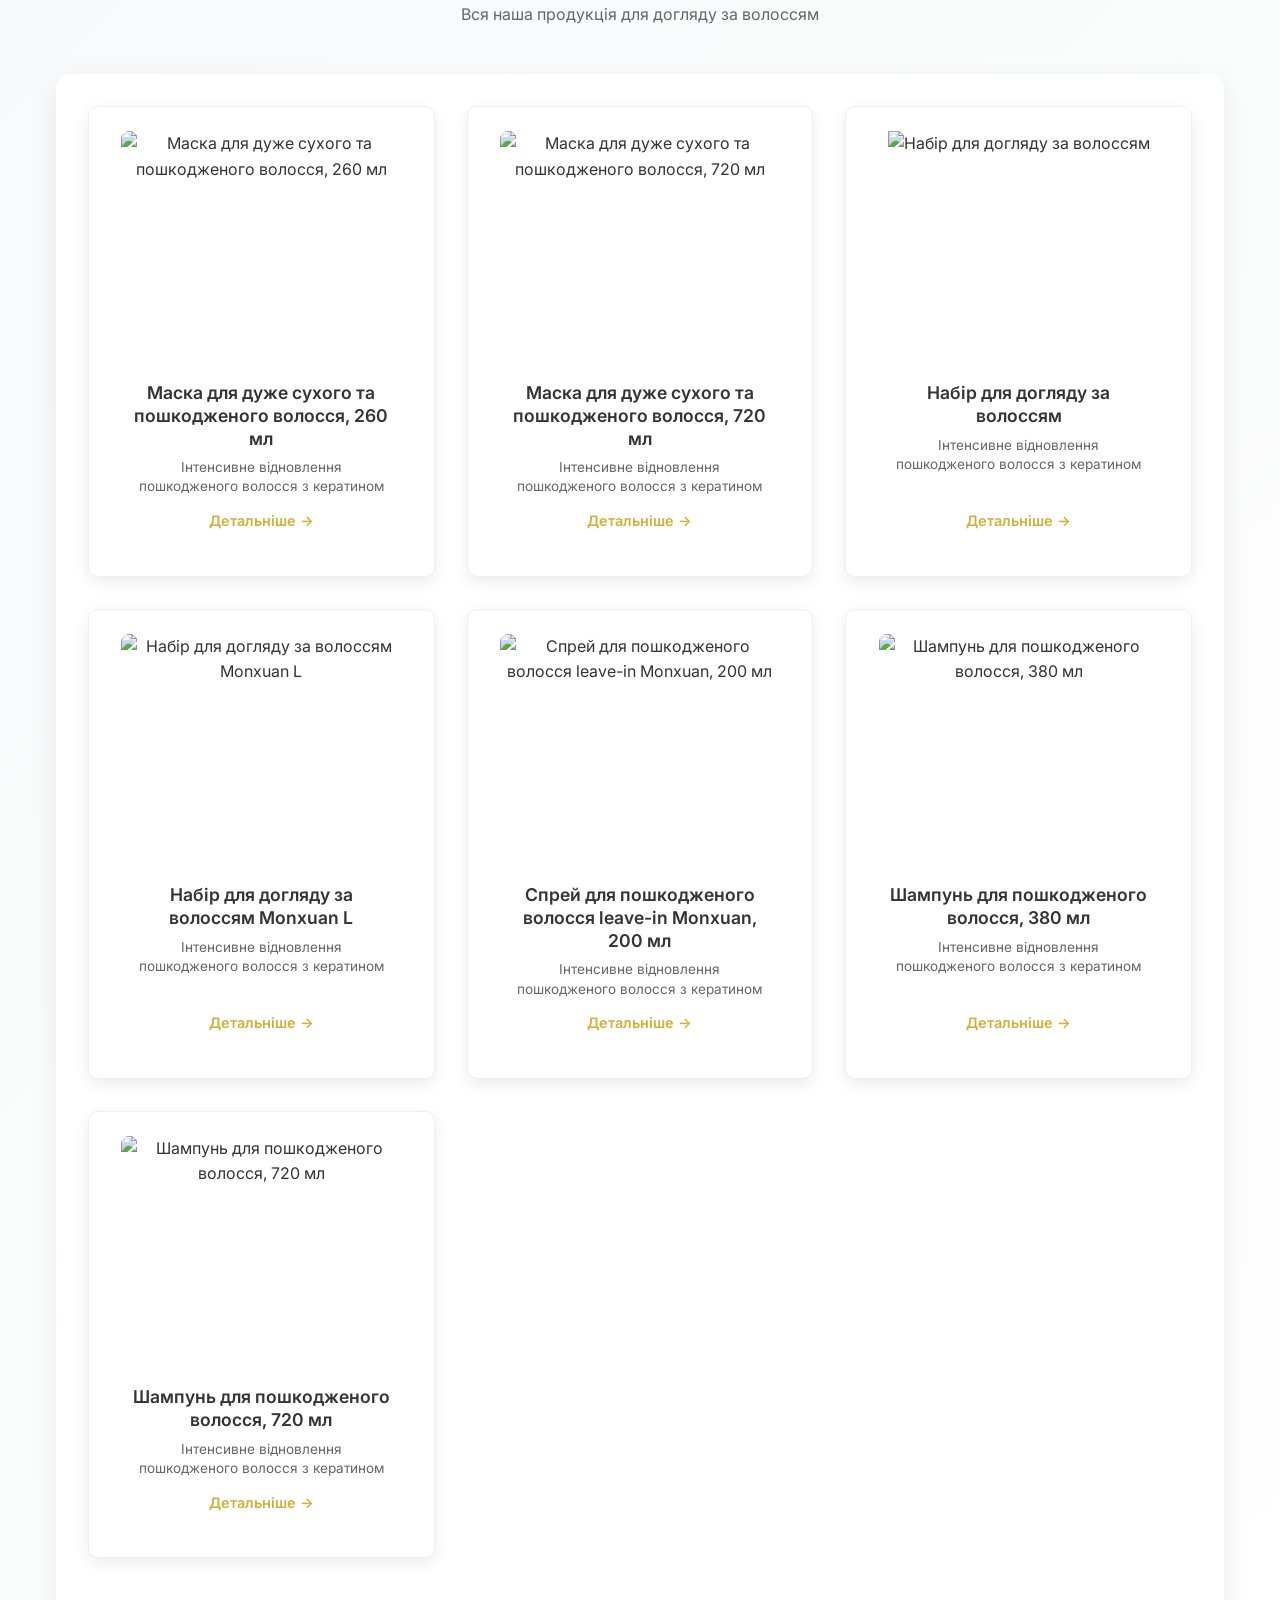
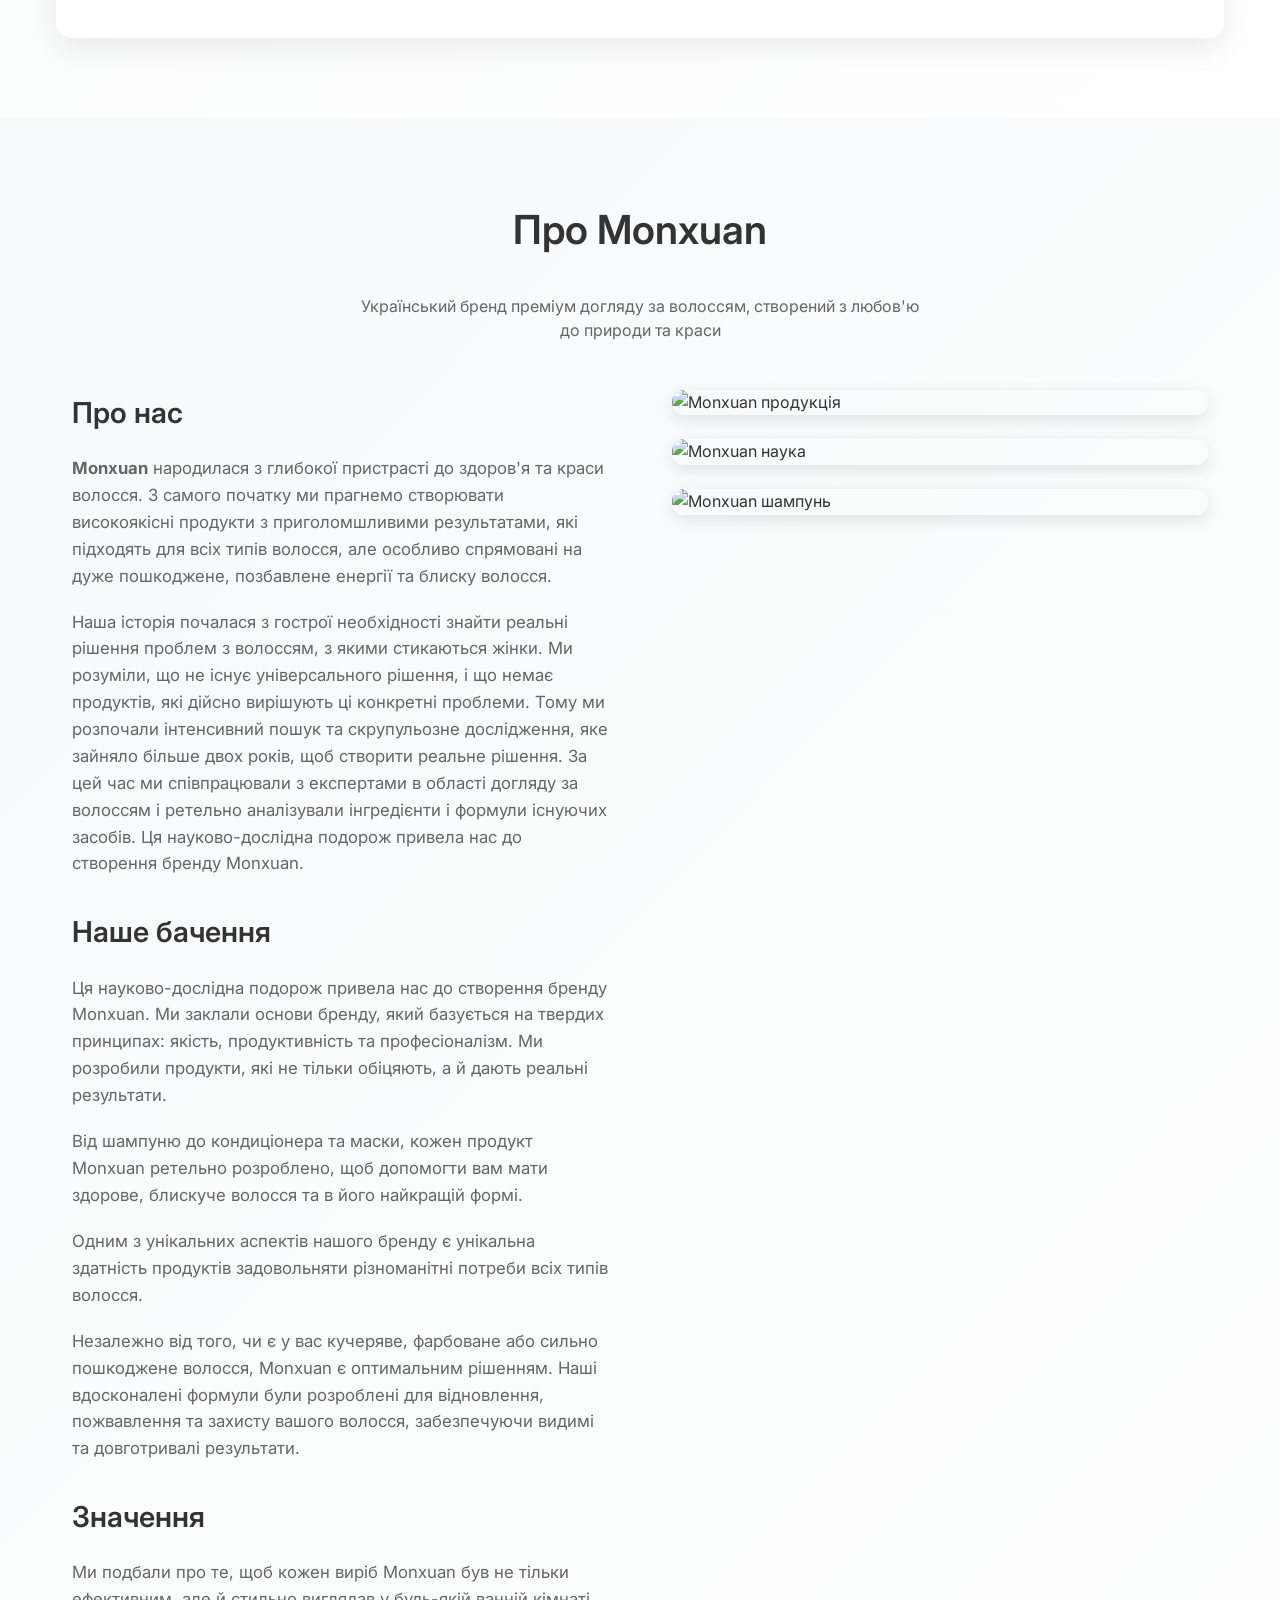
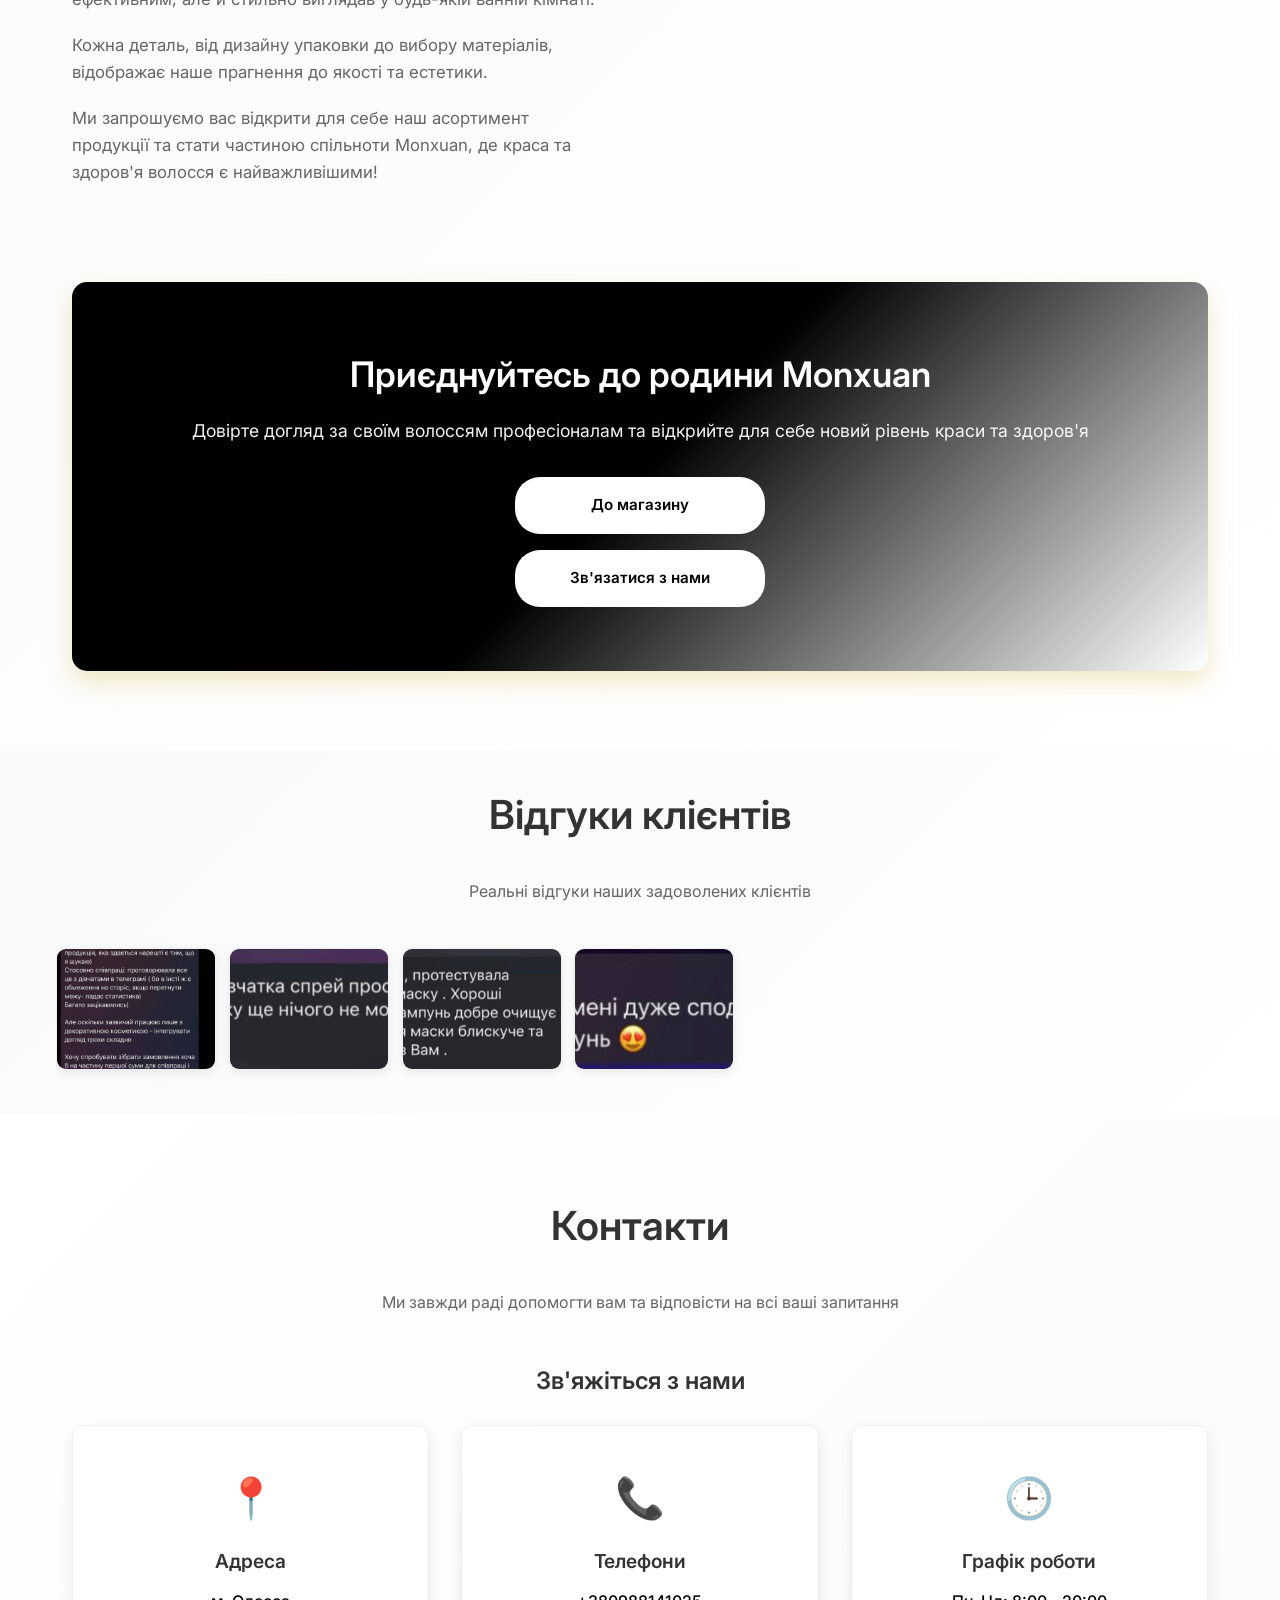
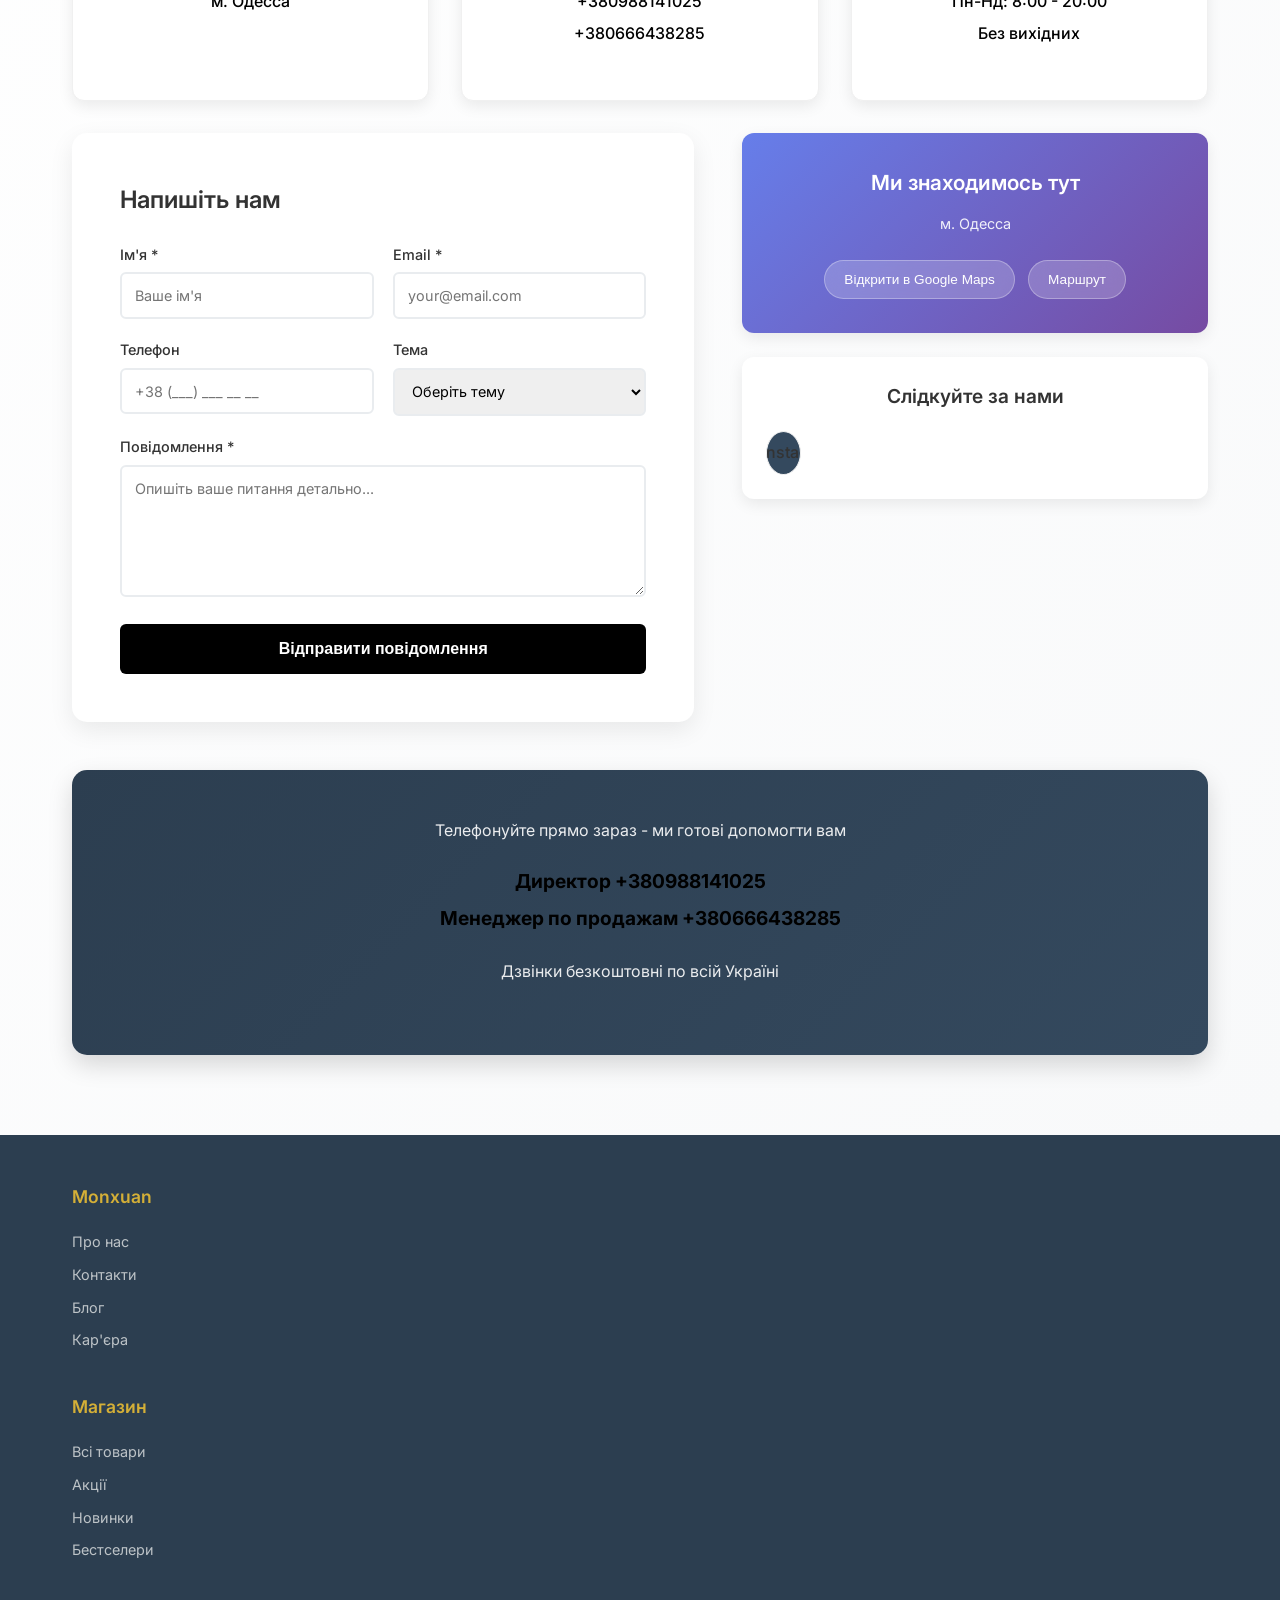
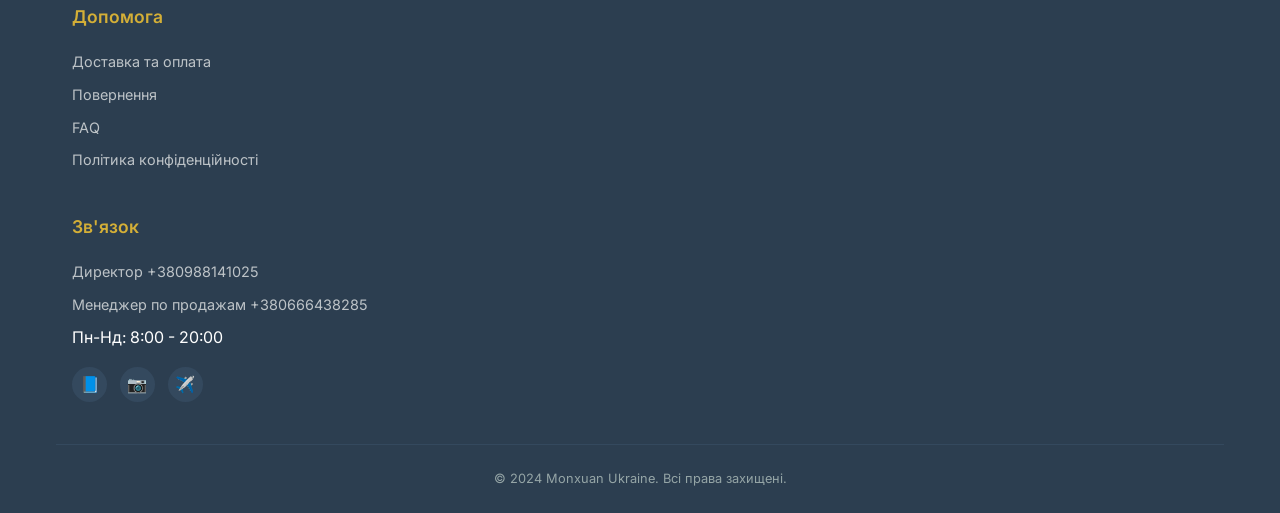
==== commit 5d09bf7f: "Add files via upload" ====
--- a/index.html
+++ b/index.html
@@ -1 +1 @@
-<!doctype html><html lang="uk"><head><meta charset="utf-8"/><link rel="icon" href="./favicon.ico"/><meta name="viewport" content="width=device-width,initial-scale=1"/><meta name="theme-color" content="#d4af37"/><meta name="description" content="Monxuan Ukraine - Преміум догляд за волоссям"/><title>Monxuan Ukraine - Преміум догляд за волоссям</title><link rel="preconnect" href="https://fonts.googleapis.com"><link rel="preconnect" href="https://fonts.gstatic.com" crossorigin><link href="https://fonts.googleapis.com/css2?family=Inter:wght@300;400;500;600;700&display=swap" rel="stylesheet"><script defer="defer" src="./static/js/main.abe2ef14.js"></script><link href="./static/css/main.6216bc88.css" rel="stylesheet"></head><body><noscript>You need to enable JavaScript to run this app.</noscript><div id="root"></div></body></html>+<!doctype html><html lang="uk"><head><meta charset="utf-8"/><link rel="icon" href="./favicon.ico"/><meta name="viewport" content="width=device-width,initial-scale=1"/><meta name="theme-color" content="#d4af37"/><meta name="description" content="Monxuan Ukraine - Преміум догляд за волоссям"/><title>Monxuan Ukraine - Преміум догляд за волоссям</title><link rel="preconnect" href="https://fonts.googleapis.com"><link rel="preconnect" href="https://fonts.gstatic.com" crossorigin><link href="https://fonts.googleapis.com/css2?family=Inter:wght@300;400;500;600;700&display=swap" rel="stylesheet"><script defer="defer" src="./static/js/main.e33aaa94.js"></script><link href="./static/css/main.ab320b2a.css" rel="stylesheet"></head><body><noscript>You need to enable JavaScript to run this app.</noscript><div id="root"></div></body></html>
--- a/static/css/main.ab320b2a.css
+++ b/static/css/main.ab320b2a.css
@@ -0,0 +1,2 @@
+.hero{background:linear-gradient(135deg,#000,#2d2d2d);min-height:70vh;overflow:hidden;padding:2rem 0;width:100%}.hero .container{margin:0 auto;max-width:1200px;padding:0 1rem}.hero .container,.hero-content{align-items:center;display:flex;justify-content:center;width:100%}.hero-content{text-align:center}.hero-image{border-radius:10px;box-shadow:0 10px 30px #0000004d;display:block;height:auto;margin:0 auto;max-width:100%;object-fit:contain;transition:transform .3s ease}@media (max-width:768px){.hero{min-height:60vh;padding:1.5rem 0}.hero .container{padding:0 .5rem}.hero-image{max-height:50vh;max-width:95%;width:auto}}@media (max-width:480px){.hero{min-height:50vh;padding:1rem 0}.hero-image{max-height:45vh;max-width:90%}}@media (max-width:320px){.hero{min-height:45vh;padding:.5rem 0}.hero-image{max-height:40vh;max-width:85%}}@media (min-width:769px) and (max-width:1024px){.hero-image{max-height:60vh;max-width:80%}}@media (min-width:1025px){.hero-image{max-height:70vh;max-width:70%}}.hero-image:hover{transform:scale(1.02)}.hero-content{align-items:center!important;display:flex!important;justify-content:center!important;margin:0!important;padding:0!important;width:100%!important}.hero-image{display:block!important;float:none!important;margin-left:auto!important;margin-right:auto!important}.featured-products{background:#f8f9fa}.carousel-container{margin:0 auto;max-width:1200px;padding:0 1rem;position:relative}.carousel{align-items:center;background:#fff;border-radius:15px;box-shadow:0 5px 20px #0000001a;display:flex;overflow:hidden;position:relative}.carousel-track-container{flex:1 1;margin:0 .5rem;overflow:hidden}.carousel-track{display:flex;transition:transform .5s ease-in-out}.carousel-slide{box-sizing:border-box;min-width:100%;padding:1.5rem}.product-card{align-items:center;box-shadow:0 3px 10px #00000014;gap:2rem}.product-card:hover{box-shadow:0 8px 20px #0000001f}.product-image-container{display:flex;justify-content:center;position:relative;width:100%}.product-image{border-radius:8px;height:auto;max-width:280px;object-fit:cover}.product-info{flex:1 1;text-align:center;width:100%}.product-badge{left:.8rem}.product-title{font-size:1.4rem;margin-bottom:.8rem}.product-description{font-size:.9rem;line-height:1.5;margin-bottom:1.2rem}.product-price{font-size:1.3rem;margin-bottom:1.5rem}.add-to-cart{max-width:200px;min-width:140px;padding:.9rem 1.5rem}.carousel-button:hover{background:gray;transform:scale(1.05)}.carousel-indicators{display:flex;gap:.5rem;justify-content:center;margin-top:1.5rem}.indicator{background:#ddd;border:none;border-radius:50%;cursor:pointer;height:10px;transition:all .3s ease;width:10px}.indicator.active{background:#000;transform:scale(1.1)}.indicator:hover{background:#b8941f}.view-details-btn{background:#d4af37;border:none;border-radius:8px;color:#fff;cursor:pointer;font-size:.9rem;font-weight:500;margin-top:1rem;padding:.7rem 1.2rem;transition:all .3s ease;width:100%}.view-details-btn:hover{background:#b8941f;transform:translateY(-2px)}.product-image-container{cursor:pointer}@media (max-width:768px){.featured-products{padding:2rem 0}.carousel-container{padding:0 .5rem}.carousel-slide{padding:1rem}.product-card{gap:1.5rem;padding:1rem}.product-title{font-size:1.2rem}.product-description{font-size:.85rem}.product-price{font-size:1.2rem}.carousel-button{font-size:1rem;height:35px;width:35px}.carousel-track-container{margin:0 .3rem}}@media (max-width:480px){.featured-products{padding:1.5rem 0}.carousel{border-radius:10px}.product-card{gap:1rem;padding:.8rem}.product-image{max-width:200px}.product-title{font-size:1.1rem;margin-bottom:.5rem}.product-description{font-size:.8rem;margin-bottom:1rem}.product-price{font-size:1.1rem;margin-bottom:1rem}.add-to-cart{font-size:.85rem;min-width:120px;padding:.8rem 1.2rem}.carousel-indicators{margin-top:1rem}.indicator{height:8px;width:8px}}@media (max-width:320px){.product-card{padding:.5rem}.product-title{font-size:1rem}.product-image{max-width:160px}}.shop{background:linear-gradient(135deg,#f8f9fa,#fff);padding:5rem 0}.shop-header{margin-bottom:3rem;text-align:center}.shop-content{margin:0 auto;max-width:1200px}.shop-main{background:#fff;border-radius:15px;box-shadow:0 10px 30px #00000014;padding:2rem}.shop-toolbar{align-items:center;border-bottom:1px solid #f0f0f0;display:flex;justify-content:space-between;margin-bottom:2rem;padding-bottom:1rem}.products-count{color:#666;font-weight:500}.sort-options{align-items:center;display:flex;gap:1rem}.sort-options label{color:#666;font-weight:500}.sort-select{background:#fff;border:1px solid #e0e0e0;border-radius:5px;cursor:pointer;padding:.5rem 1rem}.sort-select:focus{border-color:#d4af37;outline:none}.products-grid{grid-gap:2rem;display:grid;gap:2rem;grid-template-columns:repeat(auto-fill,minmax(300px,1fr));margin-bottom:3rem}.product-card{border-radius:12px;box-shadow:0 5px 15px #00000014;cursor:pointer;display:flex;flex-direction:column}.product-card:hover{box-shadow:0 15px 30px #00000026;transform:translateY(-5px)}.product-image{flex-shrink:0;height:280px;overflow:hidden;position:relative}.product-image img{height:100%;object-fit:cover;transition:transform .3s ease;width:100%}.product-card:hover .product-image img{transform:scale(1.05)}.product-badge{background:#d4af37;border-radius:20px;font-size:.8rem;left:1rem;padding:.4rem .8rem;top:1rem;z-index:2}.product-badge.discount{background:#e74c3c}.out-of-stock{align-items:center;background:#000000b3;bottom:0;color:#fff;display:flex;font-weight:600;justify-content:center;left:0;position:absolute;right:0;top:0;z-index:1}.product-info{display:flex;flex-direction:column;flex-grow:1;padding:1.2rem}.product-title{color:#333;margin-bottom:.4rem}.product-description{-webkit-line-clamp:2;-webkit-box-orient:vertical;display:-webkit-box;flex-grow:1;overflow:hidden}.product-price{align-items:center;display:flex;flex-wrap:wrap;gap:.8rem;margin-bottom:.8rem}.current-price{color:#d4af37;font-size:1.3rem;font-weight:700}.original-price{color:#999;font-size:1rem;text-decoration:line-through}.discount-percent{background:#e74c3c;border-radius:12px;color:#fff;font-size:.8rem;font-weight:600;padding:.2rem .5rem}.product-view-btn{color:#d4af37;font-size:.9rem;font-weight:600;margin-top:auto;transition:all .3s ease}.product-card:hover .product-view-btn{transform:translateX(5px)}.product-modal-overlay{background:#000c;padding:2rem}.product-modal{border-radius:20px;box-shadow:0 25px 50px #0000004d;max-width:900px}.modal-close-btn{font-size:1.5rem;height:40px;right:1rem;top:1rem;width:40px}.modal-close-btn:hover{transform:scale(1.1)}.modal-content{grid-template-columns:1fr 1fr}.modal-image{height:500px}.modal-info{gap:1.5rem;padding:2.5rem}.modal-info h2{font-size:1.8rem}.modal-description{font-size:1rem;line-height:1.6}.modal-price .current-price{font-size:1.8rem}.modal-price .original-price{font-size:1.2rem}.modal-price .discount-percent{font-size:.9rem;padding:.3rem .8rem}.product-features h3,.product-usage h3{font-size:1.2rem;margin-bottom:1rem}.product-features li{padding:.5rem 0}.product-usage p{border-radius:8px;line-height:1.6;padding:1rem}.modal-actions{gap:1rem;padding-top:2rem}.contact-btn{flex:2 1}.close-btn,.contact-btn{border-radius:8px;font-size:1.1rem;padding:1rem 2rem}.close-btn{flex:1 1}@media (max-width:768px){.shop{padding:3rem 0}.shop-toolbar{align-items:flex-start;flex-direction:column;gap:1rem}.products-grid{gap:1.5rem;grid-template-columns:repeat(auto-fill,minmax(250px,1fr))}.shop-main{padding:1.5rem}.product-image{height:220px}.modal-content{grid-template-columns:1fr}.modal-image{height:300px}.modal-info{padding:1.5rem}.modal-actions{flex-direction:column}.product-modal-overlay{padding:1rem}}@media (max-width:480px){.shop-header{margin-bottom:2rem}.products-grid{grid-template-columns:1fr}.sort-options{align-items:flex-start;flex-direction:column;gap:.5rem}.product-image{height:200px}.modal-info h2{font-size:1.5rem}.modal-price{align-items:flex-start;flex-direction:column;gap:.5rem}}.about{background:linear-gradient(135deg,#f8f9fa,#fff);padding:3rem 0}.about-header{margin-bottom:2rem;padding:0 1rem;text-align:center}.about-content{margin:0 auto;max-width:1200px;padding:0 1rem}.about-main{grid-gap:2rem;align-items:start;display:grid;gap:2rem;grid-template-columns:1fr;margin-bottom:3rem}.about-text h3{color:#333;font-size:1.5rem;font-weight:600;margin-bottom:1.2rem}.about-text p{color:#666;font-size:1rem;line-height:1.6;margin-bottom:1.2rem}.about-meaning,.about-mission,.about-story{margin-bottom:2rem}.about-image{display:flex;flex-direction:column;gap:1.5rem}.about-image img{border-radius:12px;box-shadow:0 5px 15px #0000001a;height:auto;transition:transform .3s ease;width:100%}.about-image img:hover{transform:translateY(-3px)}.about-cta{background:linear-gradient(135deg,#000 50%,#fff);border-radius:15px;box-shadow:0 10px 25px #d4af374d;color:#fff;padding:2rem 1rem;text-align:center}.about-cta h3{font-size:1.6rem;font-weight:600;margin-bottom:1rem}.about-cta p{font-size:1rem;line-height:1.5;margin-bottom:2rem;opacity:.95}.btn-primary{background:#fff;color:#d4af37}.btn-primary:hover{transform:translateY(-2px)}.btn-primary:hover,.btn-secondary{background:#0000;border-color:#fff;color:#fff}.btn-secondary:hover{background:#fff;color:#d4af37;transform:translateY(-2px)}@media (min-width:768px){.about{padding:4rem 0}.about-header{margin-bottom:3rem}.about-main{gap:3rem;grid-template-columns:1fr 1fr;margin-bottom:4rem}.about-text h3{font-size:1.7rem}.about-text p{font-size:1.05rem}.cta-buttons{flex-direction:row}.btn{width:auto}.about-cta{padding:3rem 2rem}.about-cta h3{font-size:2rem}}@media (min-width:1024px){.about{padding:5rem 0}.about-main{gap:4rem}.about-text h3{font-size:1.8rem}.about-cta{padding:4rem 2rem}.about-cta h3{font-size:2.2rem}.about-cta p{font-size:1.1rem}}@media (max-width:320px){.about{padding:2rem 0}.about-header{margin-bottom:1.5rem}.about-text h3{font-size:1.3rem}.about-text p{font-size:.9rem}.about-cta{padding:1.5rem .8rem}.about-cta h3{font-size:1.4rem}.btn{font-size:.9rem;padding:.8rem 1.5rem}}.feedback{background:linear-gradient(135deg,#f8f9fa,#fff);margin-left:auto;margin-right:auto;padding:2rem 0}.feedback-header{margin-bottom:1.5rem;padding:0 1rem;text-align:center}.feedback-gallery-container{margin:0 auto;max-width:1200px;padding:0 .5rem;position:relative}.feedback-gallery{align-items:center;display:flex;gap:.8rem;overflow-x:auto;padding:.8rem 0;scroll-snap-type:x mandatory;scrollbar-color:#d4af37 #f0f0f0;scrollbar-width:thin}.feedback-gallery::-webkit-scrollbar{height:6px}.feedback-gallery::-webkit-scrollbar-track{background:#f0f0f0;border-radius:3px}.feedback-gallery::-webkit-scrollbar-thumb{background:#d4af37;border-radius:3px}.feedback-gallery::-webkit-scrollbar-thumb:hover{background:#b8941f}.feedback-item{background:#fff;border:1px solid #f0f0f0;border-radius:10px;box-shadow:0 3px 10px #00000014;cursor:pointer;flex:0 0 auto;overflow:hidden;scroll-snap-align:start;transition:all .3s ease;width:160px}.feedback-item:hover{box-shadow:0 5px 15px #0000001f;transform:translateY(-2px)}.feedback-image{display:block;height:120px;object-fit:cover;transition:transform .3s ease;width:100%}.feedback-item:hover .feedback-image{transform:scale(1.04)}.gallery-nav{align-items:center;background:#d4af37e6;border:none;border-radius:50%;color:#fff;cursor:pointer;display:flex;font-size:1rem;height:35px;justify-content:center;position:absolute;top:50%;transform:translateY(-50%);transition:all .3s ease;width:35px;z-index:10}.gallery-nav:hover{background:#b8941f;transform:translateY(-50%) scale(1.05)}.gallery-nav.prev{left:.2rem}.gallery-nav.next{right:.2rem}.gallery-nav.hidden{display:none}.feedback-modal-overlay{align-items:center;-webkit-backdrop-filter:blur(5px);backdrop-filter:blur(5px);background:#000000f2;bottom:0;display:flex;justify-content:center;left:0;padding:1rem;position:fixed;right:0;top:0;z-index:1000}.feedback-modal{animation:modalAppear .3s ease-out;background:#fff;border-radius:12px;box-shadow:0 20px 40px #0000004d;max-height:95vh;max-width:95vw;overflow:hidden;position:relative}.modal-image{display:block;max-height:80vh;max-width:100%;object-fit:contain}@media (max-width:768px){.feedback{padding:1.5rem 0}.feedback-item{width:140px}.feedback-image{height:100px}.gallery-nav{font-size:.9rem;height:30px;width:30px}.gallery-nav.prev{left:.1rem}.gallery-nav.next{right:.1rem}.feedback-modal-overlay{padding:.5rem}}@media (max-width:480px){.feedback-header{margin-bottom:1rem}.feedback-item{width:130px}.feedback-image{height:90px}.feedback-gallery{gap:.6rem;padding:.6rem 0}.gallery-nav{display:none}.feedback-modal{border-radius:8px}.modal-close-btn{font-size:1rem;height:30px;width:30px}}@media (max-width:320px){.feedback-item{width:110px}.feedback-image{height:80px}.feedback-gallery{gap:.5rem}}.contacts{background:linear-gradient(135deg,#fff,#f8f9fa);padding:3rem 0}.contacts-header{margin-bottom:2rem;padding:0 1rem;text-align:center}.contacts-content{margin:0 auto;max-width:1200px;padding:0 1rem}.contact-info-section{margin-bottom:2rem}.contact-info-section h3{color:#333;font-size:1.5rem;font-weight:600;margin-bottom:1.5rem;text-align:center}.contact-info-grid{grid-gap:1.5rem;display:grid;gap:1.5rem;grid-template-columns:1fr}.contact-info-card{background:#fff;border:1px solid #f0f0f0;border-radius:12px;box-shadow:0 5px 15px #00000014;padding:1.5rem 1rem;text-align:center;transition:all .3s ease}.contact-info-card:hover{box-shadow:0 8px 25px #0000001f;transform:translateY(-3px)}.contact-icon{font-size:2.5rem;margin-bottom:1rem}.contact-info-card h4{color:#333;font-size:1.2rem;font-weight:600;margin-bottom:.8rem}.contact-details{margin-bottom:.8rem}.contact-detail{color:#000;font-size:1rem;font-weight:500;margin-bottom:.4rem}.contact-description{color:#666;font-size:.9rem;line-height:1.4}.contacts-main{grid-gap:2rem;display:grid;gap:2rem;grid-template-columns:1fr;margin-bottom:3rem}.contact-form-section{background:#fff;border-radius:15px;box-shadow:0 8px 25px #00000014;padding:1.5rem}.contact-form-section h3{color:#333;font-size:1.5rem;font-weight:600;margin-bottom:1.5rem}.success-message{background:#d4edda;border:1px solid #c3e6cb;border-radius:6px;color:#155724;font-size:.9rem;font-weight:500;margin-bottom:1.5rem;padding:.8rem}.contact-form{display:flex;flex-direction:column;gap:1.2rem}.form-row{grid-gap:1.2rem;display:grid;gap:1.2rem;grid-template-columns:1fr}.form-group{display:flex;flex-direction:column}.form-group label{color:#333;font-size:.9rem;font-weight:500;margin-bottom:.4rem}.form-group input,.form-group select,.form-group textarea{border:2px solid #e9ecef;border-radius:6px;font-family:inherit;font-size:.9rem;padding:.8rem;transition:all .3s ease}.form-group input:focus,.form-group select:focus,.form-group textarea:focus{border-color:#d4af37;box-shadow:0 0 0 3px #d4af371a;outline:none}.form-group textarea{min-height:100px;resize:vertical}.submit-btn{background:#000;border:none;border-radius:6px;color:#fff;cursor:pointer;font-size:1rem;font-weight:600;margin-top:.5rem;padding:1rem 1.5rem;transition:all .3s ease;width:100%}.submit-btn:hover{background:gray;transform:translateY(-2px)}.contact-map-section{display:flex;flex-direction:column;gap:1.5rem}.map-container{background:#fff;border-radius:12px;box-shadow:0 5px 15px #00000014;overflow:hidden}.map-placeholder{align-items:center;background:linear-gradient(135deg,#667eea,#764ba2);color:#fff;display:flex;height:200px;justify-content:center;position:relative}.map-content{padding:1rem;text-align:center;z-index:2}.map-content h4{font-size:1.3rem;font-weight:600;margin-bottom:.8rem}.map-content p{font-size:.9rem;margin-bottom:1.5rem;opacity:.9}.map-actions{align-items:center;display:flex;flex-direction:column;gap:.8rem;justify-content:center}.map-btn{-webkit-backdrop-filter:blur(10px);backdrop-filter:blur(10px);background:#fff3;border:1px solid #ffffff4d;border-radius:20px;color:#fff;cursor:pointer;font-size:.85rem;max-width:200px;padding:.7rem 1.2rem;transition:all .3s ease;width:100%}.map-btn:hover{background:#ffffff4d;transform:translateY(-2px)}.social-section{background:#fff;border-radius:12px;box-shadow:0 5px 15px #00000014;padding:1.5rem}.social-section h4{color:#333;font-size:1.2rem;font-weight:600;margin-bottom:1.2rem;text-align:center}.social-links{grid-gap:.8rem;display:grid;grid-template-columns:1fr}.social-link:hover{box-shadow:0 3px 10px #0000001a;transform:translateY(-2px)}.social-link.instagram:hover{background:linear-gradient(45deg,#f09433,#e6683c,#dc2743,#cc2366,#bc1888);border-color:#0000;color:#fff}.social-icon{font-size:1.1rem}.contacts-cta{background:linear-gradient(135deg,#2c3e50,#34495e);border-radius:15px;box-shadow:0 10px 25px #00000026;color:#fff;padding:2rem 1rem;text-align:center}.cta-content>p{font-size:1rem;line-height:1.5;margin-bottom:1.5rem;opacity:.9}.cta-phone{margin-bottom:1.2rem}.phone-link{color:#000;display:inline-block;font-size:1.2rem;font-weight:700;margin-bottom:.4rem;text-decoration:none;transition:all .3s ease}.phone-link:hover{color:#fff;transform:scale(1.03)}.cta-note{font-size:.85rem;opacity:.8}@media (min-width:768px){.contacts{padding:4rem 0}.contacts-header{margin-bottom:3rem}.contact-info-grid{gap:2rem;grid-template-columns:repeat(auto-fit,minmax(280px,1fr))}.contact-info-card{padding:2rem 1.5rem}.contacts-main{gap:3rem;grid-template-columns:1fr 1fr}.contact-form-section{padding:2rem}.form-row{grid-template-columns:1fr 1fr}.map-actions{flex-direction:row;flex-wrap:wrap}.map-btn{width:auto}.social-links{grid-template-columns:1fr}.contacts-cta{padding:3rem 2rem}}@media (min-width:1024px){.contacts{padding:5rem 0}.contact-info-card{padding:2.5rem 2rem}.contact-form-section{padding:3rem}}*{box-sizing:border-box;margin:0;padding:0}body{-webkit-font-smoothing:antialiased;-moz-osx-font-smoothing:grayscale;color:#333;font-family:Inter,-apple-system,BlinkMacSystemFont,Segoe UI,Roboto,Oxygen,Ubuntu,Cantarell,Fira Sans,Droid Sans,Helvetica Neue,sans-serif;line-height:1.6;overflow-x:hidden}.container{margin:0 auto;max-width:1200px;padding:0 1rem;width:100%}.header{background:#000;box-shadow:0 2px 8px #0000000d;padding:1rem 0;position:-webkit-sticky;position:sticky;top:0;z-index:1000}.header-inner{align-items:center;display:flex;justify-content:space-between;padding:0 1rem}.logo{color:#fff;font-size:1.4rem;font-weight:700;text-decoration:none;transition:color .3s}.logo:hover{color:#d4af37}.nav,.nav ul{display:flex}.nav ul{gap:2rem;list-style:none;padding:0}.nav li,.nav ul{margin:0}.nav a{color:#fff;font-size:1rem;font-weight:500;position:relative;text-decoration:none;transition:color .3s;white-space:nowrap}.nav a:hover{color:#d4af37}.nav a:after{background:#d4af37;bottom:-5px;content:"";height:2px;left:0;position:absolute;transition:width .3s;width:0}.nav a:hover:after{width:100%}.header-actions{align-items:center;display:flex;gap:1rem}.header-actions a{color:#fff;font-size:1.2rem;text-decoration:none;transition:color .3s}.header-actions a:hover{color:#d4af37}.cart-count{background:#d4af37;border-radius:50%;color:#fff;font-size:.7rem;margin-left:.2rem;padding:.2rem .5rem}.menu-toggle{background:none;border:none;color:#fff;cursor:pointer;display:none;font-size:1.5rem}.hero{align-items:center;background:linear-gradient(135deg,#000,gray),url(//monxuan.ro/wp-content/plugins/revslider/public/assets/assets/dummy.png) no-repeat 50%/cover;color:#fff;display:flex;justify-content:center;min-height:60vh;padding:4rem 1rem;position:relative;text-align:center}.hero-content{margin:0 auto;max-width:800px}.hero h1{font-size:2.2rem;font-weight:700;line-height:1.2;margin-bottom:1.2rem;text-shadow:2px 2px 4px #0000004d}.hero p{font-size:1.1rem;font-weight:300;line-height:1.5;margin-bottom:2rem;opacity:.95}.btn{background:#fff;color:#000}.btn:hover{background:#0000;border-color:#fff;color:#fff;transform:translateY(-2px)}.categories{background:#f8f9fa;padding:3rem 0}.section-title{color:#333;font-size:2rem;font-weight:600}.section-subtitle,.section-title{margin-bottom:2rem;padding:0 1rem;text-align:center}.section-subtitle{color:#666;font-size:1rem;line-height:1.5;margin-left:auto;margin-right:auto;max-width:600px}.category-grid{grid-gap:1.5rem;display:grid;gap:1.5rem;grid-template-columns:1fr}.category-card{background:#fff;border-radius:10px;box-shadow:0 3px 15px #0000001a;cursor:pointer;overflow:hidden;padding:2rem 1.5rem;text-align:center;transition:all .3s ease}.category-card:hover{box-shadow:0 8px 25px #00000026;transform:translateY(-5px)}.category-icon{align-items:center;background:#f8f9fa;border-radius:50%;color:#000;display:flex;font-size:1.8rem;height:70px;justify-content:center;margin:0 auto 1.2rem;width:70px}.category-card h3{font-size:1.2rem;font-weight:600;margin-bottom:.8rem}.category-card p{color:#666;font-size:.9rem;line-height:1.4}.featured-products{background:#fff;padding:3rem 0}.product-grid{grid-gap:1.5rem;display:grid;gap:1.5rem;grid-template-columns:1fr}.product-card{background:#fff;border:1px solid #eee;border-radius:10px;overflow:hidden;padding:1.5rem;position:relative;text-align:center;transition:all .3s ease}.product-card:hover{box-shadow:0 5px 20px #0000001a;transform:translateY(-3px)}.product-badge{background:#000;border-radius:15px;color:#fff;font-size:.7rem;font-weight:600;padding:.3rem .7rem;position:absolute;right:.8rem;top:.8rem}.product-image{height:180px;margin-bottom:1.2rem;object-fit:contain;transition:transform .3s ease;width:100%}.product-card:hover .product-image{transform:scale(1.03)}.product-title{font-size:1.1rem;font-weight:600;line-height:1.3;margin-bottom:.5rem}.product-description{color:#666;font-size:.85rem;line-height:1.4;margin-bottom:.8rem}.product-price{color:#000;font-size:1.2rem;font-weight:700;margin-bottom:1.2rem}.add-to-cart{align-items:center;background:#333;border:none;border-radius:20px;color:#fff;cursor:pointer;display:flex;font-size:.9rem;font-weight:500;justify-content:center;min-height:44px;padding:.8rem 1.2rem;transition:all .3s ease;width:100%}.add-to-cart:hover{background:#000;transform:translateY(-2px)}.footer{background:#2c3e50;color:#fff;padding:3rem 0 1.5rem}.footer-grid{grid-gap:2rem;display:grid;gap:2rem;grid-template-columns:1fr;margin-bottom:2rem;padding:0 1rem}.footer-col h4{color:#d4af37;font-size:1.1rem;font-weight:600;margin-bottom:1.2rem}.footer-col a{color:#bdc3c7;display:block;font-size:.9rem;margin-bottom:.6rem;text-decoration:none;transition:color .3s}.footer-col a:hover{color:#d4af37}.social-links{display:flex;gap:.8rem;margin-top:1rem}.social-links a{align-items:center;background:#34495e;border-radius:50%;display:flex;font-size:1rem;height:35px;justify-content:center;transition:all .3s ease;width:35px}.social-links a:hover{background:#d4af37;transform:translateY(-2px)}.copyright{border-top:1px solid #34495e;color:#95a5a6;font-size:.8rem;padding-left:1rem;padding-right:1rem;padding-top:1.5rem;text-align:center}.product-modal-overlay{align-items:center;-webkit-backdrop-filter:blur(5px);backdrop-filter:blur(5px);background:#000000e6;bottom:0;display:flex;justify-content:center;left:0;padding:1rem;position:fixed;right:0;top:0;z-index:1000}.product-modal{animation:modalAppear .3s ease-out;background:#fff;border-radius:15px;box-shadow:0 20px 40px #0000004d;max-height:90vh;max-width:95vw;overflow-y:auto;position:relative;width:100%}@keyframes modalAppear{0%{opacity:0;transform:scale(.9) translateY(20px)}to{opacity:1;transform:scale(1) translateY(0)}}.modal-close-btn{align-items:center;background:#000000b3;border:none;border-radius:50%;color:#fff;cursor:pointer;display:flex;font-size:1.2rem;height:35px;justify-content:center;position:absolute;right:.5rem;top:.5rem;transition:all .3s ease;width:35px;z-index:10}.modal-close-btn:hover{background:#e74c3c;transform:scale(1.05)}.modal-content{grid-gap:0;display:grid;gap:0;grid-template-columns:1fr}.modal-image{height:250px;overflow:hidden;position:relative}.modal-image img{height:100%;object-fit:cover;width:100%}.modal-info{display:flex;flex-direction:column;gap:1.2rem;padding:1.5rem}.modal-info h2{color:#333;font-size:1.5rem;font-weight:700;line-height:1.3;margin-bottom:.5rem}.modal-description{color:#666;font-size:.9rem;line-height:1.5}.modal-price{align-items:center;border-bottom:1px solid #f0f0f0;border-top:1px solid #f0f0f0;display:flex;flex-wrap:wrap;gap:1rem;padding:1rem 0}.modal-price .current-price{font-size:1.5rem}.modal-price .original-price{font-size:1.1rem}.modal-price .discount-percent{font-size:.8rem;padding:.2rem .6rem}.product-features h3,.product-usage h3{color:#333;font-size:1.1rem;font-weight:600;margin-bottom:.8rem}.product-features ul{list-style:none;padding:0}.product-features li{border-bottom:1px solid #f8f8f8;color:#555;font-size:.9rem;padding:.4rem 0}.product-features li:last-child{border-bottom:none}.product-usage p{background:#f8f9fa;border-left:4px solid #d4af37;border-radius:6px;color:#666;font-size:.9rem;line-height:1.5;padding:.8rem}.modal-actions{border-top:1px solid #f0f0f0;display:flex;flex-direction:column;gap:.8rem;margin-top:auto;padding-top:1.5rem;width:100%}.contact-btn{align-items:center;background:#d4af37;border:none;border-radius:6px;color:#fff;cursor:pointer;display:flex;font-size:1rem;font-weight:600;justify-content:center;min-height:44px;padding:.9rem 1.5rem;text-align:center;transition:all .3s ease;width:100%}.contact-btn:hover{background:#b8941f;transform:translateY(-2px)}.close-btn{align-items:center;background:#f8f9fa;border:1px solid #e0e0e0;border-radius:6px;color:#333;cursor:pointer;display:flex;font-size:1rem;font-weight:500;justify-content:center;min-height:44px;padding:.9rem 1.5rem;text-align:center;transition:all .3s ease;width:100%}.close-btn:hover{background:#e9ecef;border-color:#d4af37}.cta-buttons{align-items:center;display:flex;flex-direction:column;gap:1rem;justify-content:center;width:100%}.btn{border:2px solid #0000;border-radius:25px;box-sizing:border-box;display:inline-block;font-size:.95rem;font-weight:600;max-width:250px;padding:.9rem 2rem;text-align:center;text-decoration:none;width:100%}.btn,.carousel-button{align-items:center;cursor:pointer;display:flex;justify-content:center;min-height:44px;transition:all .3s ease}.carousel-button{background:#000;border:none;border-radius:50%;color:#fff;flex-shrink:0;font-size:1.2rem;height:40px;min-width:44px;width:40px;z-index:10}.social-link{align-items:center;background-color:#fff;border:1px solid #f0f0f0;border-radius:8px;color:#333;display:flex;font-size:.9rem;font-weight:500;gap:.6rem;justify-content:center;min-height:44px;overflow:hidden;padding:.8rem 1rem;text-decoration:none;text-overflow:ellipsis;transition:all .3s ease;white-space:nowrap;width:100%}@media (max-width:768px){.menu-toggle,.nav{display:block}.nav{background:#fff;box-shadow:0 5px 10px #0000001a;left:-100%;position:fixed;top:70px;transition:left .3s ease;width:100%;z-index:999}.nav.active{left:0}.nav ul{flex-direction:column;gap:0;padding:1rem}.nav li{border-bottom:1px solid #eee;padding:1rem;text-align:center;width:100%}.nav a{color:#333;display:block;font-size:1.1rem;width:100%}.nav a:after{display:none}.header-inner{padding:0 1rem}.container{padding:0 2rem}.hero{min-height:70vh;padding:6rem 2rem}.hero h1{font-size:3rem}.hero p{font-size:1.2rem}.category-grid,.product-grid{gap:2rem;grid-template-columns:repeat(auto-fit,minmax(280px,1fr))}.footer-grid{gap:3rem;grid-template-columns:repeat(auto-fit,minmax(250px,1fr))}.modal-content{grid-template-columns:1fr 1fr}.modal-image{height:400px}.modal-info{padding:2rem}.modal-actions{flex-direction:row}}@media (min-width:1024px){.hero h1{font-size:3.5rem}.section-title{font-size:2.5rem}.modal-content{grid-template-columns:1fr 1fr}.modal-image{height:500px}}@media (max-width:380px){.header-inner{padding:0 .5rem}.logo{font-size:1.2rem}.header-actions{gap:.5rem}.header-actions a{font-size:1rem}.btn{font-size:.9rem;max-width:200px;padding:.8rem 1.5rem}.hero h1{font-size:1.8rem}.hero p{font-size:1rem}}@media (max-width:320px){.container{padding:0 .5rem}.logo{font-size:1.1rem}.header-actions a{font-size:.9rem}.btn{font-size:.85rem;max-width:180px;padding:.7rem 1.2rem}.hero{min-height:50vh;padding:3rem .5rem}.hero h1{font-size:1.6rem}.hero p{font-size:.9rem}.add-to-cart{font-size:.85rem;padding:.7rem 1rem}.category-card,.product-card{padding:1.5rem 1rem}.modal-info{padding:1rem}.modal-info h2{font-size:1.3rem}.nav ul{gap:0}.nav li{padding:.8rem}}
+/*# sourceMappingURL=main.ab320b2a.css.map*/
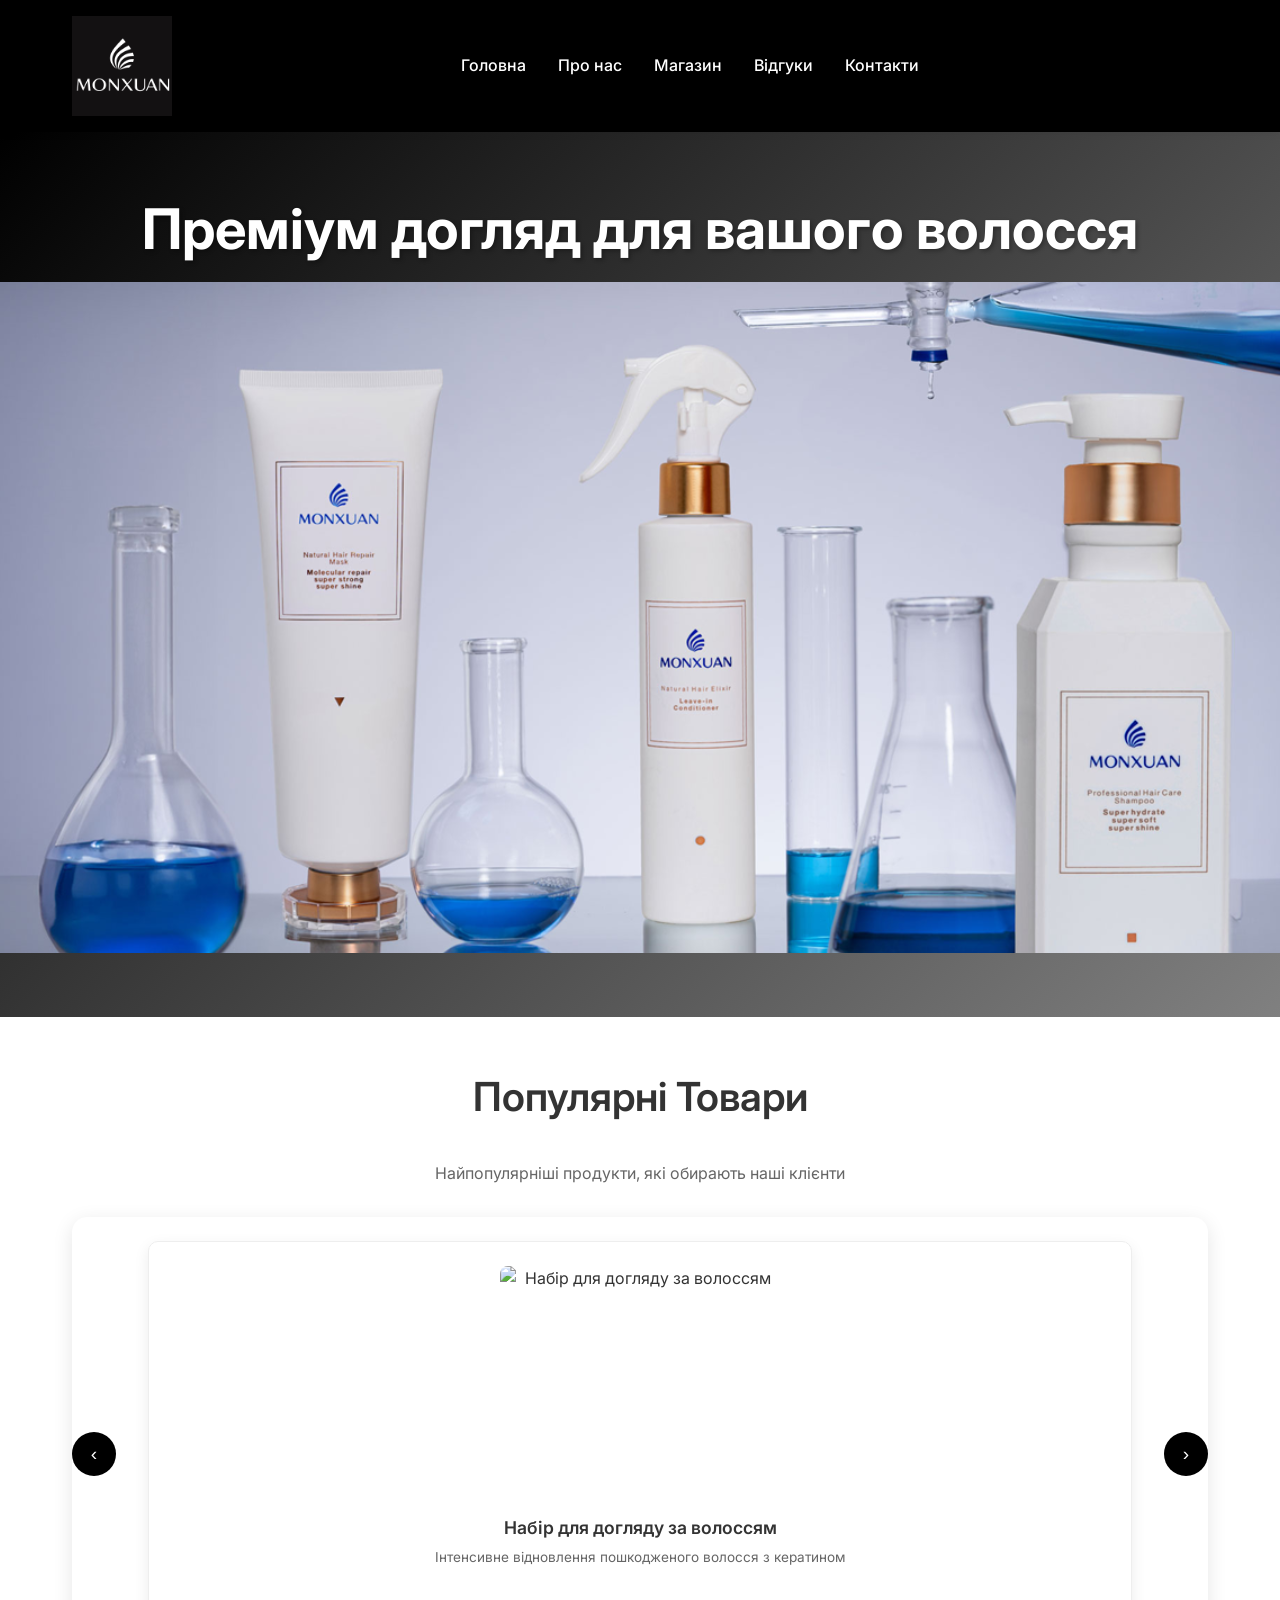
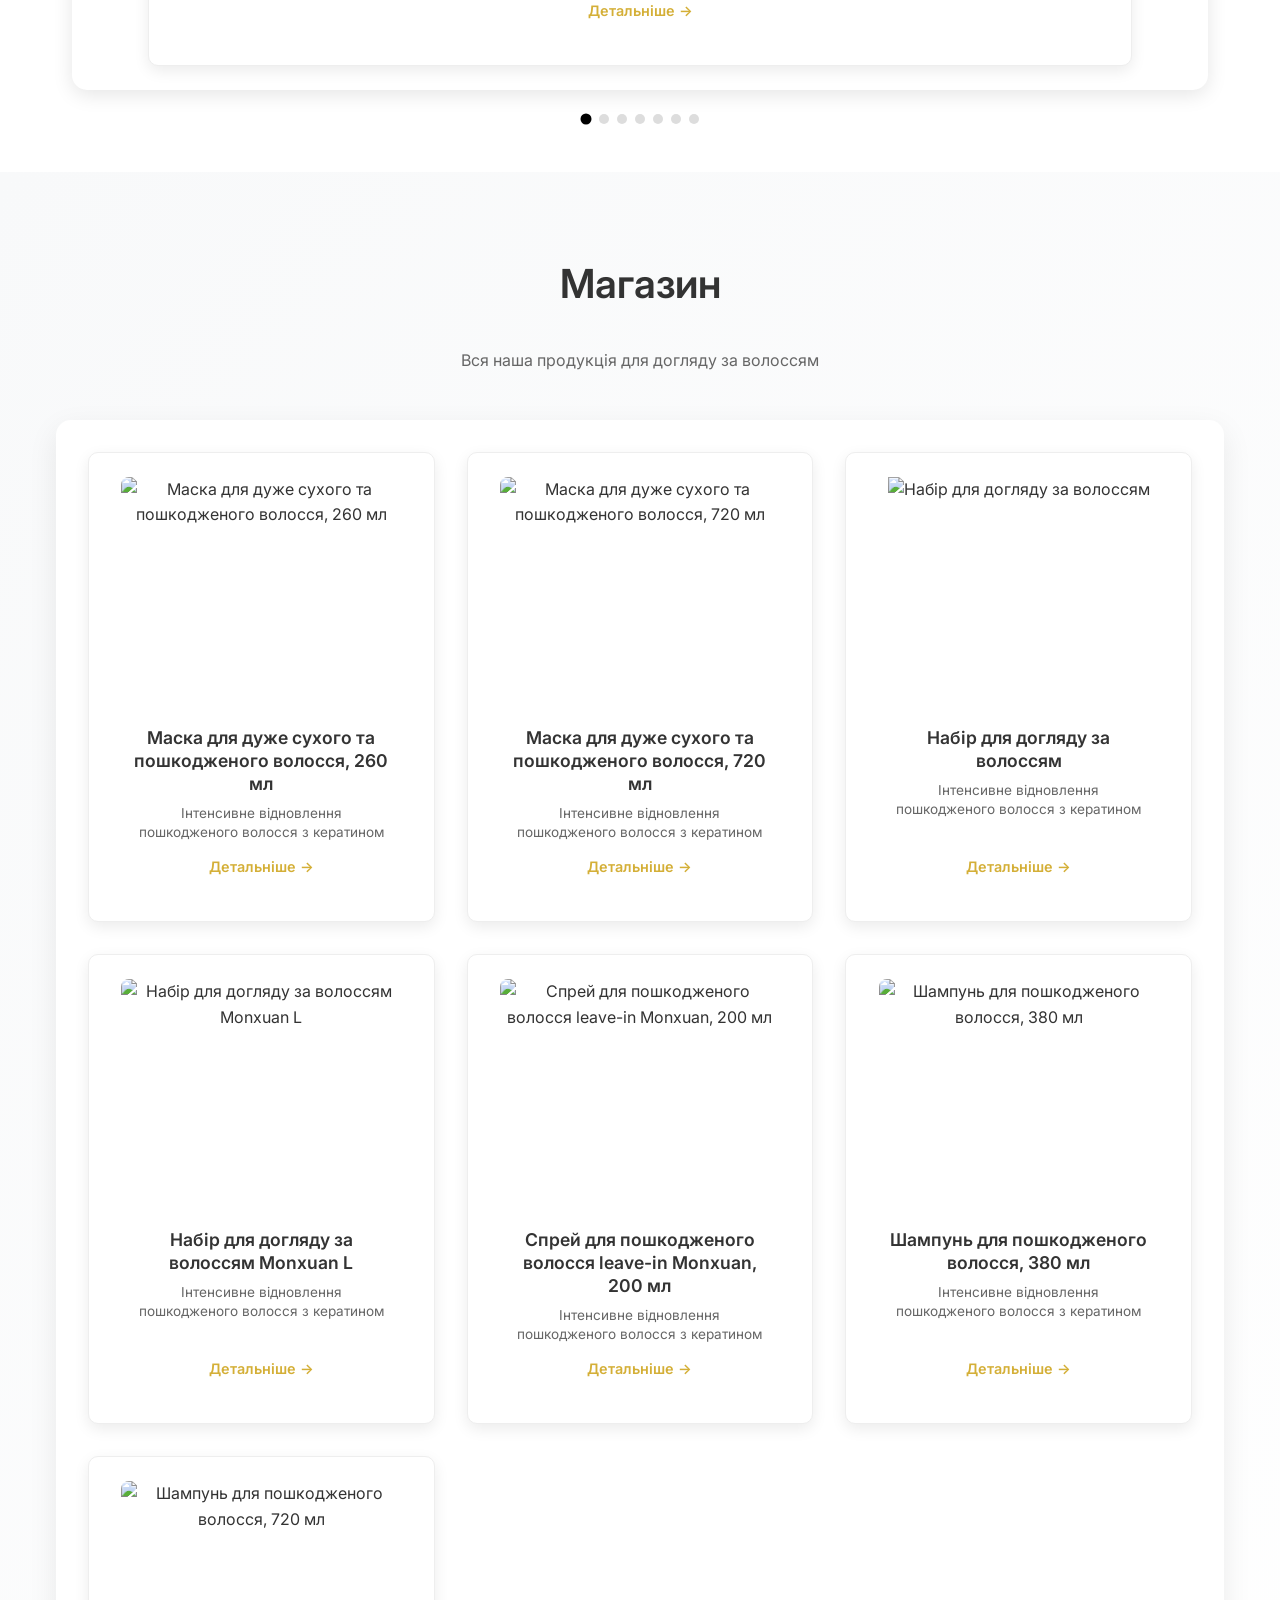
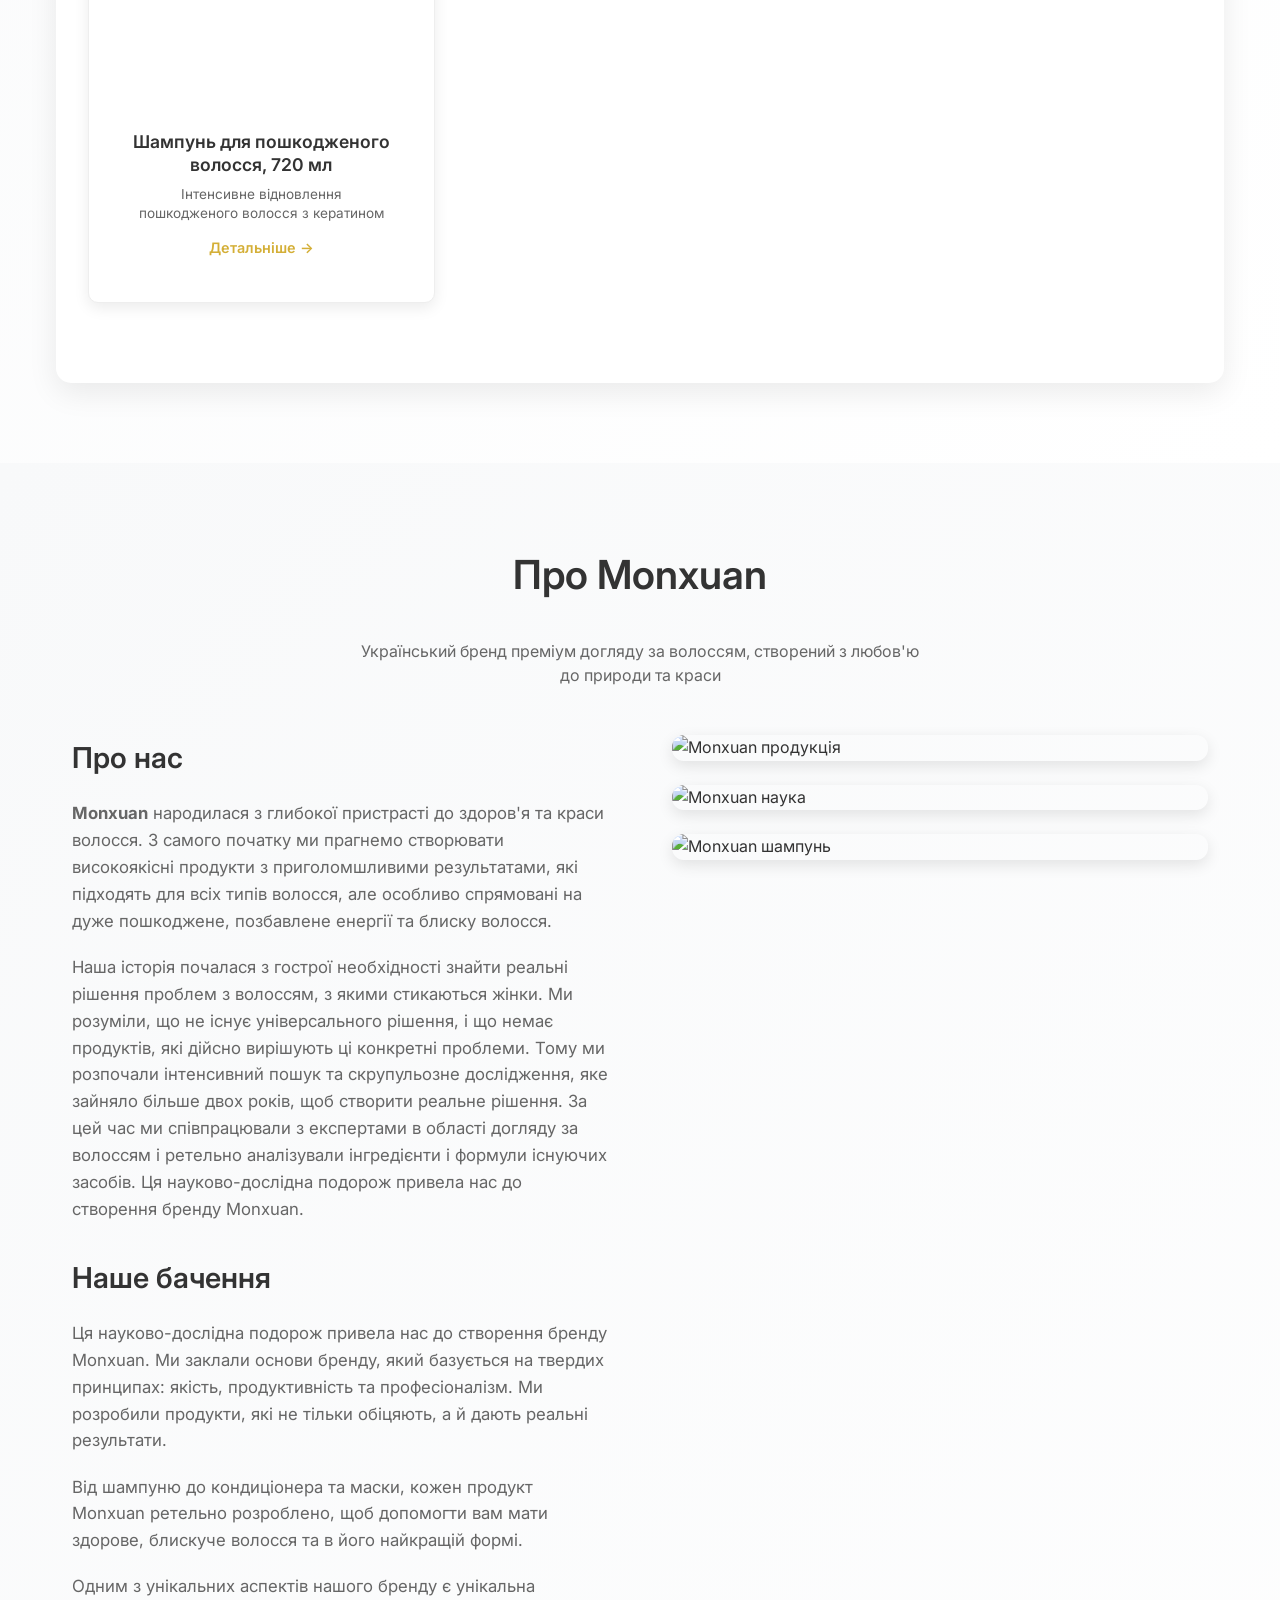
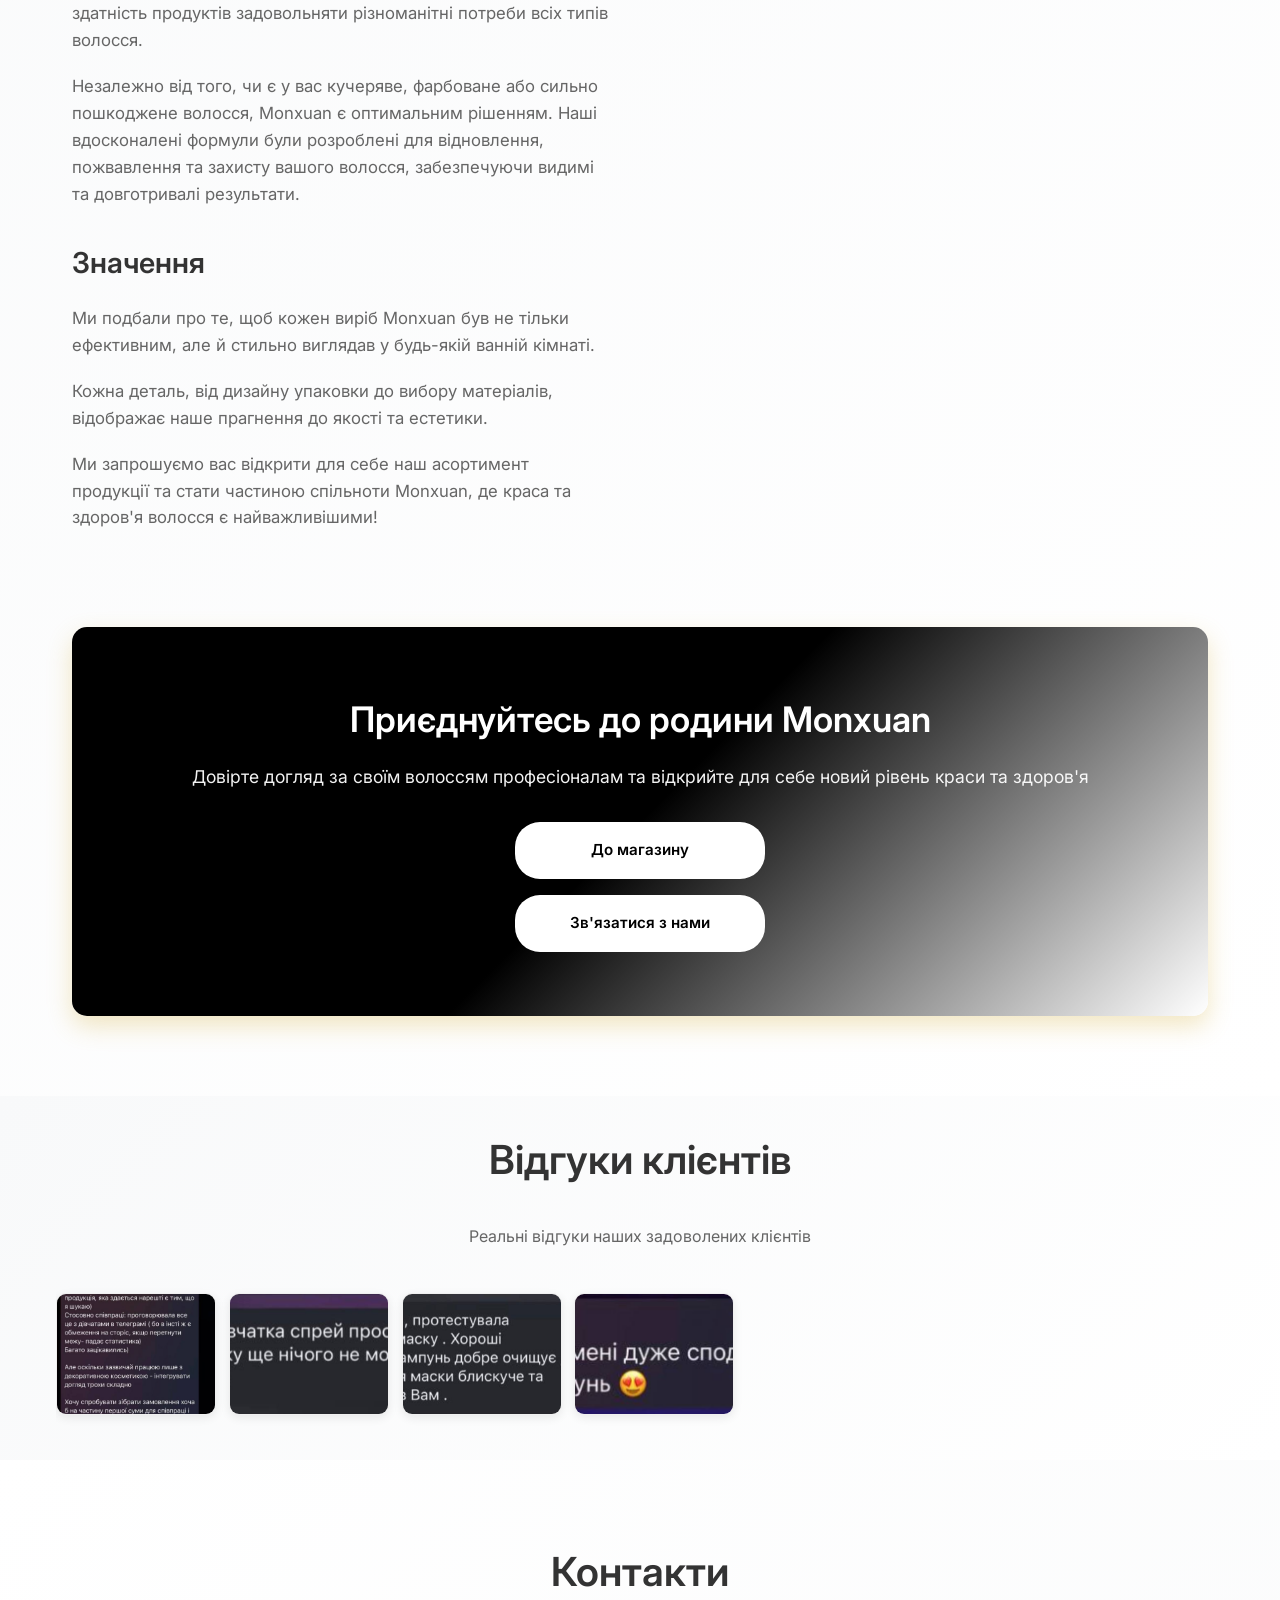
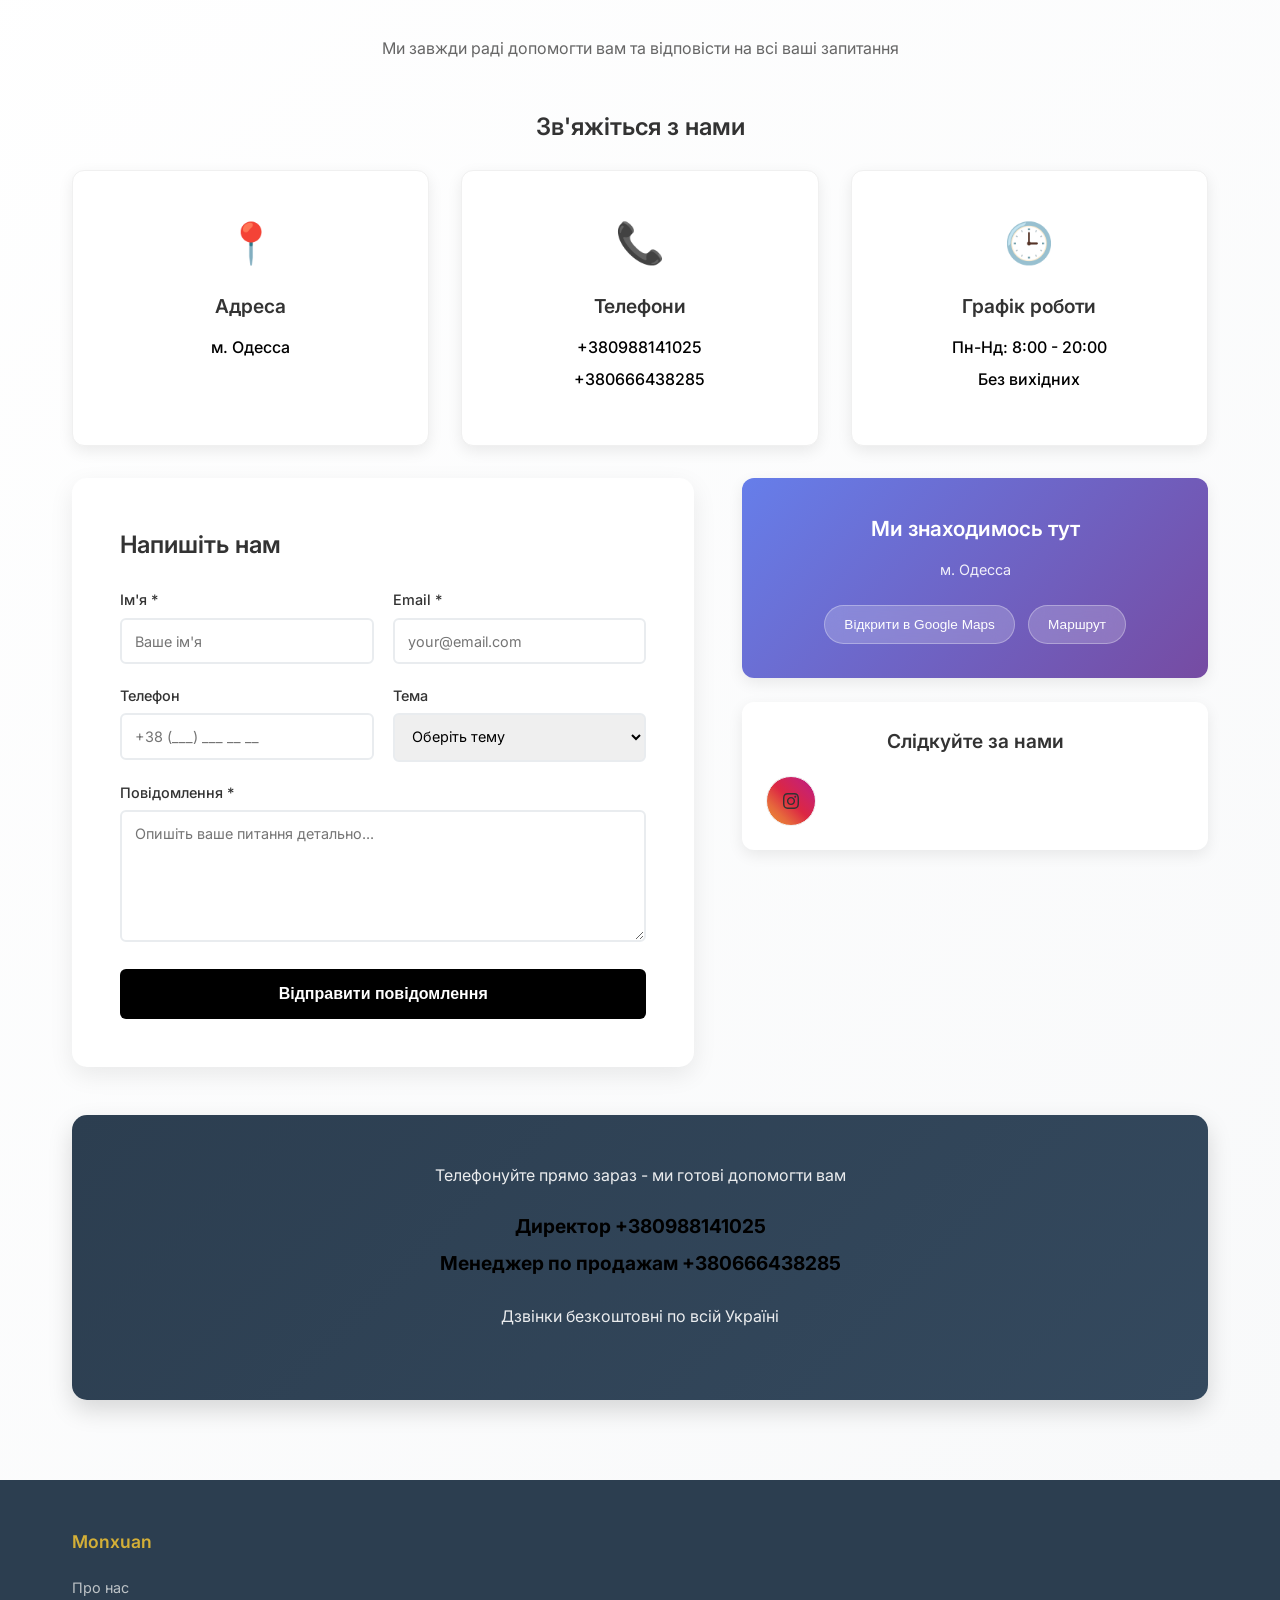
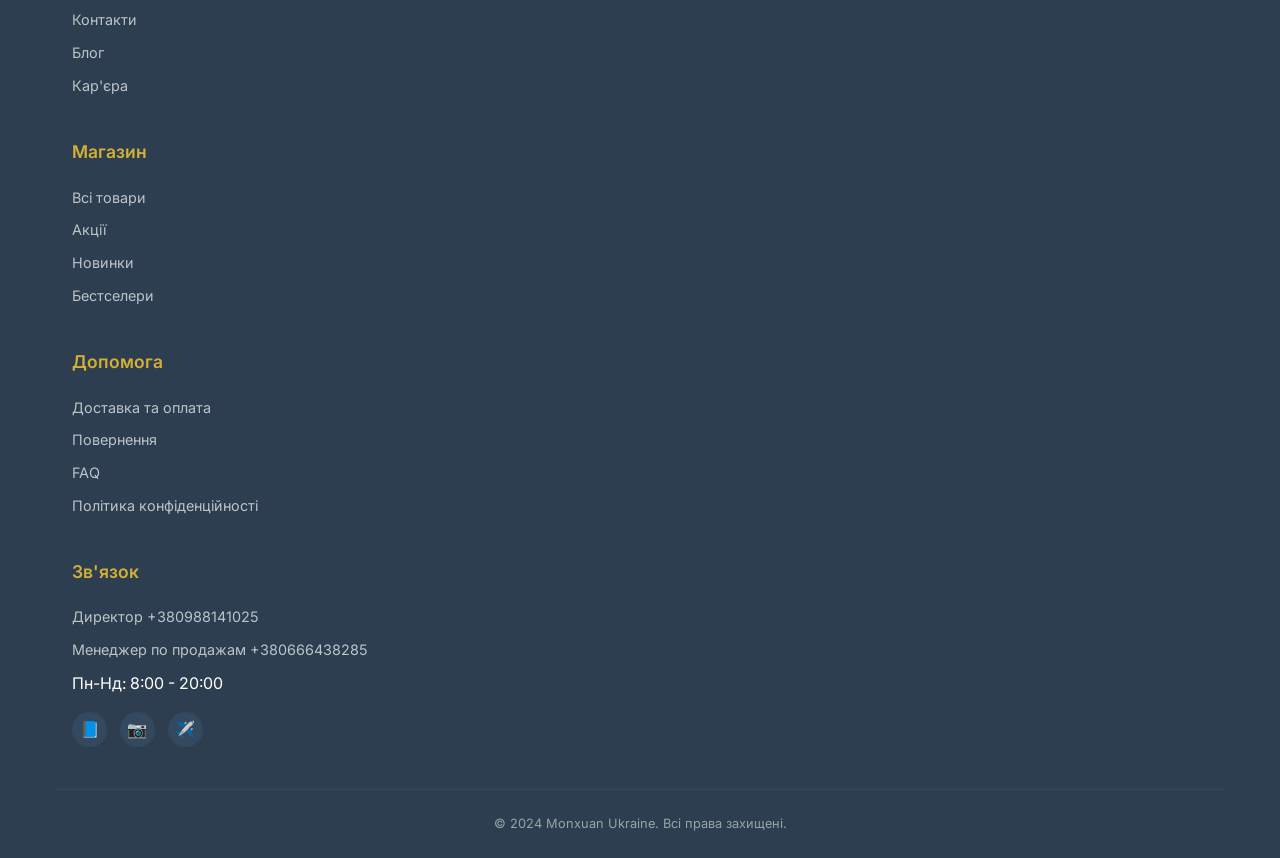
==== commit e7e68322: "Add files via upload" ====
--- a/index.html
+++ b/index.html
@@ -1 +1 @@
-<!doctype html><html lang="uk"><head><meta charset="utf-8"/><link rel="icon" href="./favicon.ico"/><meta name="viewport" content="width=device-width,initial-scale=1"/><meta name="theme-color" content="#d4af37"/><meta name="description" content="Monxuan Ukraine - Преміум догляд за волоссям"/><title>Monxuan Ukraine - Преміум догляд за волоссям</title><link rel="preconnect" href="https://fonts.googleapis.com"><link rel="preconnect" href="https://fonts.gstatic.com" crossorigin><link href="https://fonts.googleapis.com/css2?family=Inter:wght@300;400;500;600;700&display=swap" rel="stylesheet"><script defer="defer" src="./static/js/main.e33aaa94.js"></script><link href="./static/css/main.ab320b2a.css" rel="stylesheet"></head><body><noscript>You need to enable JavaScript to run this app.</noscript><div id="root"></div></body></html>+<!doctype html><html lang="uk"><head><meta charset="utf-8"/><link rel="icon" href="./favicon.ico"/><meta name="viewport" content="width=device-width,initial-scale=1"/><meta name="theme-color" content="#d4af37"/><meta name="description" content="Monxuan Ukraine - Преміум догляд за волоссям"/><title>Monxuan Ukraine - Преміум догляд за волоссям</title><link rel="preconnect" href="https://fonts.googleapis.com"><link rel="preconnect" href="https://fonts.gstatic.com" crossorigin><link href="https://fonts.googleapis.com/css2?family=Inter:wght@300;400;500;600;700&display=swap" rel="stylesheet"><script defer="defer" src="./static/js/main.47eacf57.js"></script><link href="./static/css/main.b0387a3c.css" rel="stylesheet"></head><body><noscript>You need to enable JavaScript to run this app.</noscript><div id="root"></div></body></html>
--- a/static/css/main.b0387a3c.css
+++ b/static/css/main.b0387a3c.css
@@ -0,0 +1,2 @@
+.hero{background:linear-gradient(135deg,#000,#2d2d2d);flex-direction:column;justify-content:flex-start;min-height:80vh;overflow:hidden;padding:2rem 0 0;width:100%}.hero .container{margin:0 auto;max-width:1200px;padding:0 1rem;position:relative;text-align:center;width:100%;z-index:2}.hero-title{font-size:2.5rem;font-weight:700;margin:0 0 2rem;text-shadow:0 2px 10px #00000080}.hero-image-fullwidth{align-items:center;display:flex;justify-content:center;margin:0;padding:0;width:100%}.hero-image{border-radius:10px;box-shadow:none;display:block;height:auto;margin:0;max-height:70vh;object-fit:cover;object-position:center;width:115%}@media (max-width:768px){.hero{min-height:70vh;padding:1.5rem 0 0}.hero .container{padding:0 .5rem}.hero-title{font-size:2rem;margin-bottom:1.5rem}.hero-image{max-height:60vh}}@media (max-width:480px){.hero{min-height:60vh;padding:1rem 0 0}.hero-title{font-size:1.7rem;margin-bottom:1rem}.hero-image{max-height:50vh}}@media (max-width:320px){.hero{min-height:55vh;padding:.5rem 0 0}.hero-title{font-size:1.5rem;margin-bottom:.5rem}.hero-image{max-height:45vh}}@media (min-width:769px) and (max-width:1024px){.hero-title{font-size:2.2rem}.hero-image{max-height:65vh}}@media (min-width:1025px){.hero-title{font-size:3rem}.hero-image{max-height:75vh}}@media (min-width:1440px){.hero{min-height:85vh}.hero-title{font-size:3.5rem}.hero-image{max-height:80vh}}.hero-image:hover{transform:scale(1.01)}.featured-products{background:#f8f9fa}.carousel-container{margin:0 auto;max-width:1200px;padding:0 1rem;position:relative}.carousel{align-items:center;background:#fff;border-radius:15px;box-shadow:0 5px 20px #0000001a;display:flex;overflow:hidden;position:relative}.carousel-track-container{flex:1 1;margin:0 .5rem;overflow:hidden}.carousel-track{display:flex;transition:transform .5s ease-in-out}.carousel-slide{box-sizing:border-box;min-width:100%;padding:1.5rem}.product-card{align-items:center;box-shadow:0 3px 10px #00000014;gap:2rem}.product-card:hover{box-shadow:0 8px 20px #0000001f}.product-image-container{display:flex;justify-content:center;position:relative;width:100%}.product-image{border-radius:8px;height:auto;max-width:280px;object-fit:cover}.product-info{flex:1 1;text-align:center;width:100%}.product-badge{left:.8rem}.product-title{font-size:1.4rem;margin-bottom:.8rem}.product-description{font-size:.9rem;line-height:1.5;margin-bottom:1.2rem}.product-price{font-size:1.3rem;margin-bottom:1.5rem}.add-to-cart{max-width:200px;min-width:140px;padding:.9rem 1.5rem}.carousel-button:hover{background:gray;transform:scale(1.05)}.carousel-indicators{display:flex;gap:.5rem;justify-content:center;margin-top:1.5rem}.indicator{background:#ddd;border:none;border-radius:50%;cursor:pointer;height:10px;transition:all .3s ease;width:10px}.indicator.active{background:#000;transform:scale(1.1)}.indicator:hover{background:#b8941f}.view-details-btn{background:#d4af37;border:none;border-radius:8px;color:#fff;cursor:pointer;font-size:.9rem;font-weight:500;margin-top:1rem;padding:.7rem 1.2rem;transition:all .3s ease;width:100%}.view-details-btn:hover{background:#b8941f;transform:translateY(-2px)}.product-image-container{cursor:pointer}@media (max-width:768px){.featured-products{padding:2rem 0}.carousel-container{padding:0 .5rem}.carousel-slide{padding:1rem}.product-card{gap:1.5rem;padding:1rem}.product-title{font-size:1.2rem}.product-description{font-size:.85rem}.product-price{font-size:1.2rem}.carousel-button{font-size:1rem;height:35px;width:35px}.carousel-track-container{margin:0 .3rem}}@media (max-width:480px){.featured-products{padding:1.5rem 0}.carousel{border-radius:10px}.product-card{gap:1rem;padding:.8rem}.product-image{max-width:200px}.product-title{font-size:1.1rem;margin-bottom:.5rem}.product-description{font-size:.8rem;margin-bottom:1rem}.product-price{font-size:1.1rem;margin-bottom:1rem}.add-to-cart{font-size:.85rem;min-width:120px;padding:.8rem 1.2rem}.carousel-indicators{margin-top:1rem}.indicator{height:8px;width:8px}}@media (max-width:320px){.product-card{padding:.5rem}.product-title{font-size:1rem}.product-image{max-width:160px}}.shop{background:linear-gradient(135deg,#f8f9fa,#fff);padding:5rem 0}.shop-header{margin-bottom:3rem;text-align:center}.shop-content{margin:0 auto;max-width:1200px}.shop-main{background:#fff;border-radius:15px;box-shadow:0 10px 30px #00000014;padding:2rem}.shop-toolbar{align-items:center;border-bottom:1px solid #f0f0f0;display:flex;justify-content:space-between;margin-bottom:2rem;padding-bottom:1rem}.products-count{color:#666;font-weight:500}.sort-options{align-items:center;display:flex;gap:1rem}.sort-options label{color:#666;font-weight:500}.sort-select{background:#fff;border:1px solid #e0e0e0;border-radius:5px;cursor:pointer;padding:.5rem 1rem}.sort-select:focus{border-color:#d4af37;outline:none}.products-grid{grid-gap:2rem;display:grid;gap:2rem;grid-template-columns:repeat(auto-fill,minmax(300px,1fr));margin-bottom:3rem}.product-card{border-radius:12px;box-shadow:0 5px 15px #00000014;cursor:pointer;display:flex;flex-direction:column}.product-card:hover{box-shadow:0 15px 30px #00000026;transform:translateY(-5px)}.product-image{flex-shrink:0;height:280px;overflow:hidden;position:relative}.product-image img{height:100%;object-fit:cover;transition:transform .3s ease;width:100%}.product-card:hover .product-image img{transform:scale(1.05)}.product-badge{background:#d4af37;border-radius:20px;font-size:.8rem;left:1rem;padding:.4rem .8rem;top:1rem;z-index:2}.product-badge.discount{background:#e74c3c}.out-of-stock{align-items:center;background:#000000b3;bottom:0;color:#fff;display:flex;font-weight:600;justify-content:center;left:0;position:absolute;right:0;top:0;z-index:1}.product-info{display:flex;flex-direction:column;flex-grow:1;padding:1.2rem}.product-title{color:#333;margin-bottom:.4rem}.product-description{-webkit-line-clamp:2;-webkit-box-orient:vertical;display:-webkit-box;flex-grow:1;overflow:hidden}.product-price{align-items:center;display:flex;flex-wrap:wrap;gap:.8rem;margin-bottom:.8rem}.current-price{color:#d4af37;font-size:1.3rem;font-weight:700}.original-price{color:#999;font-size:1rem;text-decoration:line-through}.discount-percent{background:#e74c3c;border-radius:12px;color:#fff;font-size:.8rem;font-weight:600;padding:.2rem .5rem}.product-view-btn{color:#d4af37;font-size:.9rem;font-weight:600;margin-top:auto;transition:all .3s ease}.product-card:hover .product-view-btn{transform:translateX(5px)}.product-modal-overlay{background:#000c;padding:2rem}.product-modal{border-radius:20px;box-shadow:0 25px 50px #0000004d;max-width:900px}.modal-close-btn{font-size:1.5rem;height:40px;right:1rem;top:1rem;width:40px}.modal-close-btn:hover{transform:scale(1.1)}.modal-content{grid-template-columns:1fr 1fr}.modal-image{height:500px}.modal-info{gap:1.5rem;padding:2.5rem}.modal-info h2{font-size:1.8rem}.modal-description{font-size:1rem;line-height:1.6}.modal-price .current-price{font-size:1.8rem}.modal-price .original-price{font-size:1.2rem}.modal-price .discount-percent{font-size:.9rem;padding:.3rem .8rem}.product-features h3,.product-usage h3{font-size:1.2rem;margin-bottom:1rem}.product-features li{padding:.5rem 0}.product-usage p{border-radius:8px;line-height:1.6;padding:1rem}.modal-actions{gap:1rem;padding-top:2rem}.contact-btn{flex:2 1}.close-btn,.contact-btn{border-radius:8px;font-size:1.1rem;padding:1rem 2rem}.close-btn{flex:1 1}@media (max-width:768px){.shop{padding:3rem 0}.shop-toolbar{align-items:flex-start;flex-direction:column;gap:1rem}.products-grid{gap:1.5rem;grid-template-columns:repeat(auto-fill,minmax(250px,1fr))}.shop-main{padding:1.5rem}.product-image{height:220px}.modal-content{grid-template-columns:1fr}.modal-image{height:300px}.modal-info{padding:1.5rem}.modal-actions{flex-direction:column}.product-modal-overlay{padding:1rem}}@media (max-width:480px){.shop-header{margin-bottom:2rem}.products-grid{grid-template-columns:1fr}.sort-options{align-items:flex-start;flex-direction:column;gap:.5rem}.product-image{height:200px}.modal-info h2{font-size:1.5rem}.modal-price{align-items:flex-start;flex-direction:column;gap:.5rem}}.about{background:linear-gradient(135deg,#f8f9fa,#fff);padding:3rem 0}.about-header{margin-bottom:2rem;padding:0 1rem;text-align:center}.about-content{margin:0 auto;max-width:1200px;padding:0 1rem}.about-main{grid-gap:2rem;align-items:start;display:grid;gap:2rem;grid-template-columns:1fr;margin-bottom:3rem}.about-text h3{color:#333;font-size:1.5rem;font-weight:600;margin-bottom:1.2rem}.about-text p{color:#666;font-size:1rem;line-height:1.6;margin-bottom:1.2rem}.about-meaning,.about-mission,.about-story{margin-bottom:2rem}.about-image{display:flex;flex-direction:column;gap:1.5rem}.about-image img{border-radius:12px;box-shadow:0 5px 15px #0000001a;height:auto;transition:transform .3s ease;width:100%}.about-image img:hover{transform:translateY(-3px)}.about-cta{background:linear-gradient(135deg,#000 50%,#fff);border-radius:15px;box-shadow:0 10px 25px #d4af374d;color:#fff;padding:2rem 1rem;text-align:center}.about-cta h3{font-size:1.6rem;font-weight:600;margin-bottom:1rem}.about-cta p{font-size:1rem;line-height:1.5;margin-bottom:2rem;opacity:.95}.btn-primary{background:#fff;color:#d4af37}.btn-primary:hover{transform:translateY(-2px)}.btn-primary:hover,.btn-secondary{background:#0000;border-color:#fff;color:#fff}.btn-secondary:hover{background:#fff;color:#d4af37;transform:translateY(-2px)}@media (min-width:768px){.about{padding:4rem 0}.about-header{margin-bottom:3rem}.about-main{gap:3rem;grid-template-columns:1fr 1fr;margin-bottom:4rem}.about-text h3{font-size:1.7rem}.about-text p{font-size:1.05rem}.cta-buttons{flex-direction:row}.btn{width:auto}.about-cta{padding:3rem 2rem}.about-cta h3{font-size:2rem}}@media (min-width:1024px){.about{padding:5rem 0}.about-main{gap:4rem}.about-text h3{font-size:1.8rem}.about-cta{padding:4rem 2rem}.about-cta h3{font-size:2.2rem}.about-cta p{font-size:1.1rem}}@media (max-width:320px){.about{padding:2rem 0}.about-header{margin-bottom:1.5rem}.about-text h3{font-size:1.3rem}.about-text p{font-size:.9rem}.about-cta{padding:1.5rem .8rem}.about-cta h3{font-size:1.4rem}.btn{font-size:.9rem;padding:.8rem 1.5rem}}.feedback{background:linear-gradient(135deg,#f8f9fa,#fff);margin-left:auto;margin-right:auto;padding:2rem 0}.feedback-header{margin-bottom:1.5rem;padding:0 1rem;text-align:center}.feedback-gallery-container{margin:0 auto;max-width:1200px;padding:0 .5rem;position:relative}.feedback-gallery{align-items:center;display:flex;gap:.8rem;overflow-x:auto;padding:.8rem 0;scroll-snap-type:x mandatory;scrollbar-color:#d4af37 #f0f0f0;scrollbar-width:thin}.feedback-gallery::-webkit-scrollbar{height:6px}.feedback-gallery::-webkit-scrollbar-track{background:#f0f0f0;border-radius:3px}.feedback-gallery::-webkit-scrollbar-thumb{background:#d4af37;border-radius:3px}.feedback-gallery::-webkit-scrollbar-thumb:hover{background:#b8941f}.feedback-item{background:#fff;border:1px solid #f0f0f0;border-radius:10px;box-shadow:0 3px 10px #00000014;cursor:pointer;flex:0 0 auto;overflow:hidden;scroll-snap-align:start;transition:all .3s ease;width:160px}.feedback-item:hover{box-shadow:0 5px 15px #0000001f;transform:translateY(-2px)}.feedback-image{display:block;height:120px;object-fit:cover;transition:transform .3s ease;width:100%}.feedback-item:hover .feedback-image{transform:scale(1.04)}.gallery-nav{align-items:center;background:#d4af37e6;border:none;border-radius:50%;color:#fff;cursor:pointer;display:flex;font-size:1rem;height:35px;justify-content:center;position:absolute;top:50%;transform:translateY(-50%);transition:all .3s ease;width:35px;z-index:10}.gallery-nav:hover{background:#b8941f;transform:translateY(-50%) scale(1.05)}.gallery-nav.prev{left:.2rem}.gallery-nav.next{right:.2rem}.gallery-nav.hidden{display:none}.feedback-modal-overlay{align-items:center;-webkit-backdrop-filter:blur(5px);backdrop-filter:blur(5px);background:#000000f2;bottom:0;display:flex;justify-content:center;left:0;padding:1rem;position:fixed;right:0;top:0;z-index:1000}.feedback-modal{animation:modalAppear .3s ease-out;background:#fff;border-radius:12px;box-shadow:0 20px 40px #0000004d;max-height:95vh;max-width:95vw;overflow:hidden;position:relative}.modal-image{display:block;max-height:80vh;max-width:100%;object-fit:contain}@media (max-width:768px){.feedback{padding:1.5rem 0}.feedback-item{width:140px}.feedback-image{height:100px}.gallery-nav{font-size:.9rem;height:30px;width:30px}.gallery-nav.prev{left:.1rem}.gallery-nav.next{right:.1rem}.feedback-modal-overlay{padding:.5rem}}@media (max-width:480px){.feedback-header{margin-bottom:1rem}.feedback-item{width:130px}.feedback-image{height:90px}.feedback-gallery{gap:.6rem;padding:.6rem 0}.gallery-nav{display:none}.feedback-modal{border-radius:8px}.modal-close-btn{font-size:1rem;height:30px;width:30px}}@media (max-width:320px){.feedback-item{width:110px}.feedback-image{height:80px}.feedback-gallery{gap:.5rem}}.contacts{background:linear-gradient(135deg,#fff,#f8f9fa);padding:3rem 0}.contacts-header{margin-bottom:2rem;padding:0 1rem;text-align:center}.contacts-content{margin:0 auto;max-width:1200px;padding:0 1rem}.contact-info-section{margin-bottom:2rem}.contact-info-section h3{color:#333;font-size:1.5rem;font-weight:600;margin-bottom:1.5rem;text-align:center}.contact-info-grid{grid-gap:1.5rem;display:grid;gap:1.5rem;grid-template-columns:1fr}.contact-info-card{background:#fff;border:1px solid #f0f0f0;border-radius:12px;box-shadow:0 5px 15px #00000014;padding:1.5rem 1rem;text-align:center;transition:all .3s ease}.contact-info-card:hover{box-shadow:0 8px 25px #0000001f;transform:translateY(-3px)}.contact-icon{font-size:2.5rem;margin-bottom:1rem}.contact-info-card h4{color:#333;font-size:1.2rem;font-weight:600;margin-bottom:.8rem}.contact-details{margin-bottom:.8rem}.contact-detail{color:#000;font-size:1rem;font-weight:500;margin-bottom:.4rem}.contact-description{color:#666;font-size:.9rem;line-height:1.4}.contacts-main{grid-gap:2rem;display:grid;gap:2rem;grid-template-columns:1fr;margin-bottom:3rem}.contact-form-section{background:#fff;border-radius:15px;box-shadow:0 8px 25px #00000014;padding:1.5rem}.contact-form-section h3{color:#333;font-size:1.5rem;font-weight:600;margin-bottom:1.5rem}.success-message{background:#d4edda;border:1px solid #c3e6cb;border-radius:6px;color:#155724;font-size:.9rem;font-weight:500;margin-bottom:1.5rem;padding:.8rem}.contact-form{display:flex;flex-direction:column;gap:1.2rem}.form-row{grid-gap:1.2rem;display:grid;gap:1.2rem;grid-template-columns:1fr}.form-group{display:flex;flex-direction:column}.form-group label{color:#333;font-size:.9rem;font-weight:500;margin-bottom:.4rem}.form-group input,.form-group select,.form-group textarea{border:2px solid #e9ecef;border-radius:6px;font-family:inherit;font-size:.9rem;padding:.8rem;transition:all .3s ease}.form-group input:focus,.form-group select:focus,.form-group textarea:focus{border-color:#d4af37;box-shadow:0 0 0 3px #d4af371a;outline:none}.form-group textarea{min-height:100px;resize:vertical}.submit-btn{background:#000;border:none;border-radius:6px;color:#fff;cursor:pointer;font-size:1rem;font-weight:600;margin-top:.5rem;padding:1rem 1.5rem;transition:all .3s ease;width:100%}.submit-btn:hover{background:gray;transform:translateY(-2px)}.contact-map-section{display:flex;flex-direction:column;gap:1.5rem}.map-container{background:#fff;border-radius:12px;box-shadow:0 5px 15px #00000014;overflow:hidden}.map-placeholder{align-items:center;background:linear-gradient(135deg,#667eea,#764ba2);color:#fff;display:flex;height:200px;justify-content:center;position:relative}.map-content{padding:1rem;text-align:center;z-index:2}.map-content h4{font-size:1.3rem;font-weight:600;margin-bottom:.8rem}.map-content p{font-size:.9rem;margin-bottom:1.5rem;opacity:.9}.map-actions{align-items:center;display:flex;flex-direction:column;gap:.8rem;justify-content:center}.map-btn{-webkit-backdrop-filter:blur(10px);backdrop-filter:blur(10px);background:#fff3;border:1px solid #ffffff4d;border-radius:20px;color:#fff;cursor:pointer;font-size:.85rem;max-width:200px;padding:.7rem 1.2rem;transition:all .3s ease;width:100%}.map-btn:hover{background:#ffffff4d;transform:translateY(-2px)}.social-section{background:#fff;border-radius:12px;box-shadow:0 5px 15px #00000014;padding:1.5rem}.social-section h4{color:#333;font-size:1.2rem;font-weight:600;margin-bottom:1.2rem;text-align:center}.social-links{grid-gap:.8rem;display:grid;grid-template-columns:1fr}.social-link{align-items:center!important;border-radius:50%!important;display:flex!important;height:50px!important;justify-content:center!important;text-decoration:none!important;width:50px!important}.social-link.instagram{background:linear-gradient(45deg,#f09433,#e6683c 25%,#dc2743 50%,#cc2366 75%,#bc1888)!important}.social-link:hover{box-shadow:0 4px 12px #dc274366;transform:translateY(-2px)}.social-link svg{height:20px;width:20px}.social-icon{font-size:1.1rem}.contacts-cta{background:linear-gradient(135deg,#2c3e50,#34495e);border-radius:15px;box-shadow:0 10px 25px #00000026;color:#fff;padding:2rem 1rem;text-align:center}.cta-content>p{font-size:1rem;line-height:1.5;margin-bottom:1.5rem;opacity:.9}.cta-phone{margin-bottom:1.2rem}.phone-link{color:#000;display:inline-block;font-size:1.2rem;font-weight:700;margin-bottom:.4rem;text-decoration:none;transition:all .3s ease}.phone-link:hover{color:#fff;transform:scale(1.03)}.cta-note{font-size:.85rem;opacity:.8}@media (min-width:768px){.contacts{padding:4rem 0}.contacts-header{margin-bottom:3rem}.contact-info-grid{gap:2rem;grid-template-columns:repeat(auto-fit,minmax(280px,1fr))}.contact-info-card{padding:2rem 1.5rem}.contacts-main{gap:3rem;grid-template-columns:1fr 1fr}.contact-form-section{padding:2rem}.form-row{grid-template-columns:1fr 1fr}.map-actions{flex-direction:row;flex-wrap:wrap}.map-btn{width:auto}.social-links{grid-template-columns:1fr}.contacts-cta{padding:3rem 2rem}}@media (min-width:1024px){.contacts{padding:5rem 0}.contact-info-card{padding:2.5rem 2rem}.contact-form-section{padding:3rem}}*{box-sizing:border-box;margin:0;padding:0}body{-webkit-font-smoothing:antialiased;-moz-osx-font-smoothing:grayscale;color:#333;font-family:Inter,-apple-system,BlinkMacSystemFont,Segoe UI,Roboto,Oxygen,Ubuntu,Cantarell,Fira Sans,Droid Sans,Helvetica Neue,sans-serif;line-height:1.6;overflow-x:hidden}.container{margin:0 auto;max-width:1200px;padding:0 1rem;width:100%}.header{background:#000;box-shadow:0 2px 8px #0000000d;padding:1rem 0;position:-webkit-sticky;position:sticky;top:0;z-index:1000}.header-inner{align-items:center;display:flex;justify-content:space-between;padding:0 1rem}.logo{color:#fff;font-size:1.4rem;font-weight:700;text-decoration:none;transition:color .3s}.logo:hover{color:#d4af37}.nav,.nav ul{display:flex}.nav ul{gap:2rem;list-style:none;padding:0}.nav li,.nav ul{margin:0}.nav a{color:#fff;font-size:1rem;font-weight:500;position:relative;text-decoration:none;transition:color .3s;white-space:nowrap}.nav a:hover{color:#d4af37}.nav a:after{background:#d4af37;bottom:-5px;content:"";height:2px;left:0;position:absolute;transition:width .3s;width:0}.nav a:hover:after{width:100%}.header-actions{align-items:center;display:flex;gap:1rem}.header-actions a{color:#fff;font-size:1.2rem;text-decoration:none;transition:color .3s}.header-actions a:hover{color:#d4af37}.cart-count{background:#d4af37;border-radius:50%;color:#fff;font-size:.7rem;margin-left:.2rem;padding:.2rem .5rem}.menu-toggle{background:none;border:none;color:#fff;cursor:pointer;display:none;font-size:1.5rem}.hero{align-items:center;background:linear-gradient(135deg,#000,gray),url(//monxuan.ro/wp-content/plugins/revslider/public/assets/assets/dummy.png) no-repeat 50%/cover;color:#fff;display:flex;justify-content:center;min-height:60vh;padding:4rem 1rem;position:relative;text-align:center}.hero-content{margin:0 auto;max-width:800px}.hero h1{font-size:2.2rem;font-weight:700;line-height:1.2;margin-bottom:1.2rem;text-shadow:2px 2px 4px #0000004d}.hero p{font-size:1.1rem;font-weight:300;line-height:1.5;margin-bottom:2rem;opacity:.95}.btn{background:#fff;color:#000}.btn:hover{background:#0000;border-color:#fff;color:#fff;transform:translateY(-2px)}.categories{background:#f8f9fa;padding:3rem 0}.section-title{color:#333;font-size:2rem;font-weight:600}.section-subtitle,.section-title{margin-bottom:2rem;padding:0 1rem;text-align:center}.section-subtitle{color:#666;font-size:1rem;line-height:1.5;margin-left:auto;margin-right:auto;max-width:600px}.category-grid{grid-gap:1.5rem;display:grid;gap:1.5rem;grid-template-columns:1fr}.category-card{background:#fff;border-radius:10px;box-shadow:0 3px 15px #0000001a;cursor:pointer;overflow:hidden;padding:2rem 1.5rem;text-align:center;transition:all .3s ease}.category-card:hover{box-shadow:0 8px 25px #00000026;transform:translateY(-5px)}.category-icon{align-items:center;background:#f8f9fa;border-radius:50%;color:#000;display:flex;font-size:1.8rem;height:70px;justify-content:center;margin:0 auto 1.2rem;width:70px}.category-card h3{font-size:1.2rem;font-weight:600;margin-bottom:.8rem}.category-card p{color:#666;font-size:.9rem;line-height:1.4}.featured-products{background:#fff;padding:3rem 0}.product-grid{grid-gap:1.5rem;display:grid;gap:1.5rem;grid-template-columns:1fr}.product-card{background:#fff;border:1px solid #eee;border-radius:10px;overflow:hidden;padding:1.5rem;position:relative;text-align:center;transition:all .3s ease}.product-card:hover{box-shadow:0 5px 20px #0000001a;transform:translateY(-3px)}.product-badge{background:#000;border-radius:15px;color:#fff;font-size:.7rem;font-weight:600;padding:.3rem .7rem;position:absolute;right:.8rem;top:.8rem}.product-image{height:180px;margin-bottom:1.2rem;object-fit:contain;transition:transform .3s ease;width:100%}.product-card:hover .product-image{transform:scale(1.03)}.product-title{font-size:1.1rem;font-weight:600;line-height:1.3;margin-bottom:.5rem}.product-description{color:#666;font-size:.85rem;line-height:1.4;margin-bottom:.8rem}.product-price{color:#000;font-size:1.2rem;font-weight:700;margin-bottom:1.2rem}.add-to-cart{align-items:center;background:#333;border:none;border-radius:20px;color:#fff;cursor:pointer;display:flex;font-size:.9rem;font-weight:500;justify-content:center;min-height:44px;padding:.8rem 1.2rem;transition:all .3s ease;width:100%}.add-to-cart:hover{background:#000;transform:translateY(-2px)}.footer{background:#2c3e50;color:#fff;padding:3rem 0 1.5rem}.footer-grid{grid-gap:2rem;display:grid;gap:2rem;grid-template-columns:1fr;margin-bottom:2rem;padding:0 1rem}.footer-col h4{color:#d4af37;font-size:1.1rem;font-weight:600;margin-bottom:1.2rem}.footer-col a{color:#bdc3c7;display:block;font-size:.9rem;margin-bottom:.6rem;text-decoration:none;transition:color .3s}.footer-col a:hover{color:#d4af37}.social-links{display:flex;gap:.8rem;margin-top:1rem}.social-links a{align-items:center;background:#34495e;border-radius:50%;display:flex;font-size:1rem;height:35px;justify-content:center;transition:all .3s ease;width:35px}.social-links a:hover{background:#d4af37;transform:translateY(-2px)}.copyright{border-top:1px solid #34495e;color:#95a5a6;font-size:.8rem;padding-left:1rem;padding-right:1rem;padding-top:1.5rem;text-align:center}.product-modal-overlay{align-items:center;-webkit-backdrop-filter:blur(5px);backdrop-filter:blur(5px);background:#000000e6;bottom:0;display:flex;justify-content:center;left:0;padding:1rem;position:fixed;right:0;top:0;z-index:1000}.product-modal{animation:modalAppear .3s ease-out;background:#fff;border-radius:15px;box-shadow:0 20px 40px #0000004d;max-height:90vh;max-width:95vw;overflow-y:auto;position:relative;width:100%}@keyframes modalAppear{0%{opacity:0;transform:scale(.9) translateY(20px)}to{opacity:1;transform:scale(1) translateY(0)}}.modal-close-btn{align-items:center;background:#000000b3;border:none;border-radius:50%;color:#fff;cursor:pointer;display:flex;font-size:1.2rem;height:35px;justify-content:center;position:absolute;right:.5rem;top:.5rem;transition:all .3s ease;width:35px;z-index:10}.modal-close-btn:hover{background:#e74c3c;transform:scale(1.05)}.modal-content{grid-gap:0;display:grid;gap:0;grid-template-columns:1fr}.modal-image{height:250px;overflow:hidden;position:relative}.modal-image img{height:100%;object-fit:cover;width:100%}.modal-info{display:flex;flex-direction:column;gap:1.2rem;padding:1.5rem}.modal-info h2{color:#333;font-size:1.5rem;font-weight:700;line-height:1.3;margin-bottom:.5rem}.modal-description{color:#666;font-size:.9rem;line-height:1.5}.modal-price{align-items:center;border-bottom:1px solid #f0f0f0;border-top:1px solid #f0f0f0;display:flex;flex-wrap:wrap;gap:1rem;padding:1rem 0}.modal-price .current-price{font-size:1.5rem}.modal-price .original-price{font-size:1.1rem}.modal-price .discount-percent{font-size:.8rem;padding:.2rem .6rem}.product-features h3,.product-usage h3{color:#333;font-size:1.1rem;font-weight:600;margin-bottom:.8rem}.product-features ul{list-style:none;padding:0}.product-features li{border-bottom:1px solid #f8f8f8;color:#555;font-size:.9rem;padding:.4rem 0}.product-features li:last-child{border-bottom:none}.product-usage p{background:#f8f9fa;border-left:4px solid #d4af37;border-radius:6px;color:#666;font-size:.9rem;line-height:1.5;padding:.8rem}.modal-actions{border-top:1px solid #f0f0f0;display:flex;flex-direction:column;gap:.8rem;margin-top:auto;padding-top:1.5rem;width:100%}.contact-btn{align-items:center;background:#d4af37;border:none;border-radius:6px;color:#fff;cursor:pointer;display:flex;font-size:1rem;font-weight:600;justify-content:center;min-height:44px;padding:.9rem 1.5rem;text-align:center;transition:all .3s ease;width:100%}.contact-btn:hover{background:#b8941f;transform:translateY(-2px)}.close-btn{align-items:center;background:#f8f9fa;border:1px solid #e0e0e0;border-radius:6px;color:#333;cursor:pointer;display:flex;font-size:1rem;font-weight:500;justify-content:center;min-height:44px;padding:.9rem 1.5rem;text-align:center;transition:all .3s ease;width:100%}.close-btn:hover{background:#e9ecef;border-color:#d4af37}.cta-buttons{align-items:center;display:flex;flex-direction:column;gap:1rem;justify-content:center;width:100%}.btn{border:2px solid #0000;border-radius:25px;box-sizing:border-box;display:inline-block;font-size:.95rem;font-weight:600;max-width:250px;padding:.9rem 2rem;text-align:center;text-decoration:none;width:100%}.btn,.carousel-button{align-items:center;cursor:pointer;display:flex;justify-content:center;min-height:44px;transition:all .3s ease}.carousel-button{background:#000;border:none;border-radius:50%;color:#fff;flex-shrink:0;font-size:1.2rem;height:40px;min-width:44px;width:40px;z-index:10}.social-link{align-items:center;background-color:#fff;border:1px solid #f0f0f0;border-radius:8px;color:#333;display:flex;font-size:.9rem;font-weight:500;gap:.6rem;justify-content:center;min-height:44px;overflow:hidden;padding:.8rem 1rem;text-decoration:none;text-overflow:ellipsis;transition:all .3s ease;white-space:nowrap;width:100%}@media (max-width:768px){.menu-toggle,.nav{display:block}.nav{background:#fff;box-shadow:0 5px 10px #0000001a;left:-100%;position:fixed;top:70px;transition:left .3s ease;width:100%;z-index:999}.nav.active{left:0}.nav ul{flex-direction:column;gap:0;padding:1rem}.nav li{border-bottom:1px solid #eee;padding:1rem;text-align:center;width:100%}.nav a{color:#333;display:block;font-size:1.1rem;width:100%}.nav a:after{display:none}.header-inner{padding:0 1rem}.container{padding:0 2rem}.hero{min-height:70vh;padding:6rem 2rem}.hero h1{font-size:3rem}.hero p{font-size:1.2rem}.category-grid,.product-grid{gap:2rem;grid-template-columns:repeat(auto-fit,minmax(280px,1fr))}.footer-grid{gap:3rem;grid-template-columns:repeat(auto-fit,minmax(250px,1fr))}.modal-content{grid-template-columns:1fr 1fr}.modal-image{height:400px}.modal-info{padding:2rem}.modal-actions{flex-direction:row}}@media (min-width:1024px){.hero h1{font-size:3.5rem}.section-title{font-size:2.5rem}.modal-content{grid-template-columns:1fr 1fr}.modal-image{height:500px}}@media (max-width:380px){.header-inner{padding:0 .5rem}.logo{font-size:1.2rem}.header-actions{gap:.5rem}.header-actions a{font-size:1rem}.btn{font-size:.9rem;max-width:200px;padding:.8rem 1.5rem}.hero h1{font-size:1.8rem}.hero p{font-size:1rem}}@media (max-width:320px){.container{padding:0 .5rem}.logo{font-size:1.1rem}.header-actions a{font-size:.9rem}.btn{font-size:.85rem;max-width:180px;padding:.7rem 1.2rem}.hero{min-height:50vh;padding:3rem .5rem}.hero h1{font-size:1.6rem}.hero p{font-size:.9rem}.add-to-cart{font-size:.85rem;padding:.7rem 1rem}.category-card,.product-card{padding:1.5rem 1rem}.modal-info{padding:1rem}.modal-info h2{font-size:1.3rem}.nav ul{gap:0}.nav li{padding:.8rem}}
+/*# sourceMappingURL=main.b0387a3c.css.map*/
